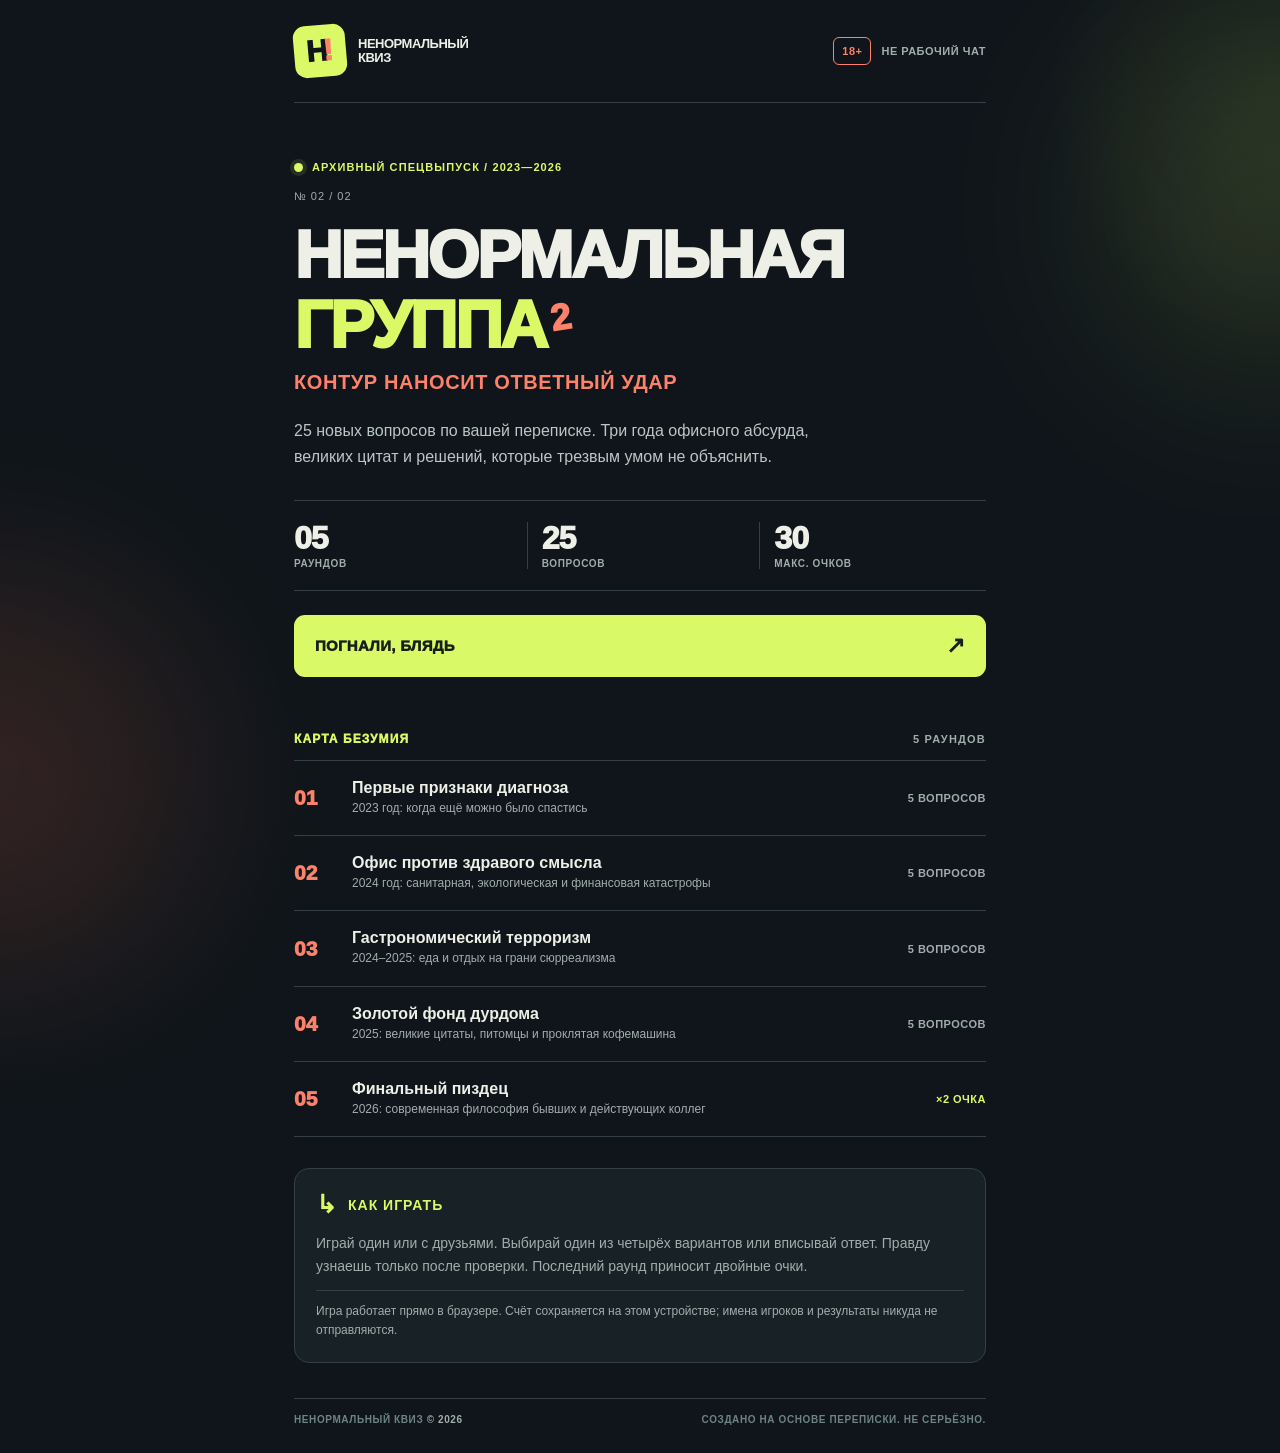
==== index.html @ 29cf0272 "Add files via upload" ====
<!doctype html>
<html lang="ru">
<head>
  <meta charset="utf-8">
  <meta name="viewport" content="width=device-width, initial-scale=1, viewport-fit=cover">
  <meta name="theme-color" content="#0f151a">
  <meta name="description" content="Ненормальная группа 2 — квиз по нашей легендарной переписке. 25 вопросов, 5 раундов и ноль нормальности.">
  <title>Ненормальная группа 2 — Квиз 18+</title>
  <style>
[hidden]{display:none!important}
:root{color-scheme:dark;--bg:#0f151a;--surface:#182126;--surface-soft:#1b282d;--line:#334145;--text:#eef0e8;--muted:#a0aeaa;--acid:#d9fa66;--orange:#fd8269;--light:#f7f9ef;--max:760px}
*{box-sizing:border-box}html{min-width:320px;scroll-behavior:smooth;overflow-x:hidden}body{margin:0;background:radial-gradient(ellipse 310px 340px at 100% 6%,rgba(189,232,91,.07),transparent 75%),radial-gradient(ellipse 410px 390px at 0% 55%,rgba(243,112,82,.04),transparent 78%),var(--bg);color:var(--text);font-family:-apple-system,BlinkMacSystemFont,'Segoe UI',Arial,sans-serif;min-height:100vh;overflow-x:hidden}button,input,textarea{font:inherit}button{cursor:pointer}button:focus-visible,input:focus-visible,summary:focus-visible{outline:3px solid var(--acid);outline-offset:3px}button:disabled{cursor:not-allowed;opacity:.5}::selection{background:var(--acid);color:#0f151a}.ambient{position:absolute;border-radius:50%;filter:blur(95px);pointer-events:none;opacity:.12;z-index:-1}.ambient-one{top:25px;right:-150px;width:330px;height:360px;background:#bde85b}.ambient-two{top:570px;left:-200px;width:380px;height:400px;background:#f37052}.shell{max-width:var(--max);margin:0 auto;padding:0 clamp(17px,4vw,34px)}.topbar{display:flex;justify-content:space-between;align-items:center;gap:18px;border-bottom:1px solid var(--line);padding:20px 0}.logo{border:0;background:none;color:var(--text);display:flex;align-items:center;gap:12px;text-align:left;padding:0}.logo-mark{display:inline-flex;align-items:center;justify-content:center;border-radius:12px;background:var(--acid);color:var(--bg);font-size:30px;font-weight:1000;letter-spacing:-5px;width:52px;height:52px;padding-right:6px;transform:rotate(-5deg)}.logo-mark span{color:var(--orange)}.logo-text{font-weight:900;letter-spacing:-.5px;line-height:1.05;font-size:13px}.topbar-side{display:flex;align-items:center;gap:10px;font-size:11px;white-space:nowrap;font-weight:800;letter-spacing:.5px}.age-mark{padding:7px 8px;border:1px solid var(--orange);color:var(--orange);border-radius:6px}.topbar-tag{color:var(--muted)}main{min-height:540px}.view[hidden]{display:none!important}.hero{padding:38px 0 40px;position:relative}.eyebrow{display:inline-flex;align-items:center;gap:9px;font-size:11px;font-weight:850;letter-spacing:1.1px;color:var(--acid);line-height:1.4}.pulse-dot{width:9px;height:9px;display:inline-block;border-radius:50%;background:var(--acid);box-shadow:0 0 0 4px #d9fa661c}.hero-index{color:var(--muted);font-size:11px;margin-top:14px;letter-spacing:1px}.hero h1{margin:18px 0 12px;font-size:clamp(36px,8.6vw,67px);font-weight:1000;letter-spacing:-2.8px;line-height:1.04;position:relative;max-width:640px}.hero h1 em{font-style:normal;color:var(--acid)}.hero-two{font-size:.55em;display:inline-block;margin-left:8px;color:var(--orange);transform:rotate(-9deg) translateY(-18px)}.hero-subtitle{font-size:clamp(14px,3.3vw,20px);font-weight:900;color:var(--orange);letter-spacing:.6px;margin:0 0 24px}.hero-description{font-size:16px;line-height:1.6;max-width:530px;color:#bac7c2;margin:0 0 30px}.stats-strip{display:grid;grid-template-columns:repeat(3,minmax(0,1fr));border-top:1px solid var(--line);border-bottom:1px solid var(--line);padding:21px 0;gap:6px;margin-bottom:24px}.stats-strip div{display:flex;flex-direction:column;gap:4px}.stats-strip div+div{padding-left:14px;border-left:1px solid var(--line)}.stats-strip strong{font-size:32px;line-height:1;font-weight:950;letter-spacing:-1px}.stats-strip small{font-size:10px;letter-spacing:.65px;color:var(--muted);font-weight:800}.btn{display:inline-flex;align-items:center;justify-content:center;gap:12px;border-radius:11px;min-height:48px;padding:12px 20px;font-size:13px;font-weight:950;letter-spacing:.3px;text-align:center;text-decoration:none;border:1px solid transparent;line-height:1.4;transition:background .2s,border-color .2s,transform .12s}.btn:not(:disabled):active{transform:translateY(1px)}.btn-big{min-height:62px;width:100%;justify-content:space-between;font-size:15px;padding:17px 20px}.btn-big span{font-size:23px;line-height:1}.btn-primary{background:var(--acid);color:#162018}.btn-primary:hover:not(:disabled){background:#ecffa3}.btn-outline{border:1px solid var(--line);background:transparent;color:var(--text);width:100%}.btn-outline:hover{border-color:var(--acid)}.btn-ghost{background:transparent;color:var(--muted);border:1px solid var(--line)}.btn-ghost:hover{color:var(--text)}.home-actions{display:flex;flex-direction:column;gap:10px}.best-line{font-size:13px;color:var(--acid);font-weight:800;margin-top:13px}.round-list-intro{display:flex;justify-content:space-between;align-items:baseline;gap:10px;margin-top:15px;color:var(--muted);font-size:11px;letter-spacing:1.2px;font-weight:800}.section-label{font-size:12px;font-weight:950;letter-spacing:1.1px;color:var(--acid)}.round-list{padding:0;margin:14px 0 31px;list-style:none;border-top:1px solid var(--line)}.round-list li{display:grid;grid-template-columns:46px minmax(0,1fr) auto;gap:12px;align-items:center;padding:18px 0;border-bottom:1px solid var(--line)}.round-num{font-size:21px;font-weight:1000;color:var(--orange)}.round-info strong{display:block;font-size:16px}.round-info span{display:block;font-size:12px;color:var(--muted);margin-top:3px;line-height:1.45}.round-points{font-size:11px;letter-spacing:.5px;color:var(--muted);font-weight:850}.round-points.double{color:var(--acid)}.howto{background:var(--surface);border:1px solid var(--line);border-radius:15px;padding:21px}.howto-title{display:flex;gap:10px;align-items:center;color:var(--acid);font-size:14px;font-weight:900;letter-spacing:1px}.howto-title span{font-size:25px}.howto p{font-size:14px;color:var(--muted);line-height:1.6;margin:13px 0 0}.howto .privacy-note{font-size:12px;border-top:1px solid var(--line);padding-top:11px}.footer{display:flex;flex-wrap:wrap;justify-content:space-between;gap:10px;margin:35px 0 28px;padding-top:15px;border-top:1px solid var(--line);font-size:10px;font-weight:800;letter-spacing:.6px;color:#6e8482}.footer span{color:var(--muted)}.game-toolbar{display:flex;justify-content:space-between;align-items:center;gap:10px;padding:25px 0}.text-button{padding:10px 0;background:none;border:0;color:var(--muted);font-size:12px;font-weight:850;letter-spacing:.7px;text-align:left}.text-button:hover{color:var(--acid)}.score-chip{display:flex;align-items:baseline;gap:11px;padding:8px 12px;background:var(--surface);border:1px solid var(--line);border-radius:8px;white-space:nowrap}.score-chip span{font-size:10px;font-weight:850;color:var(--muted)}.score-chip strong{font-size:16px;color:var(--acid)}.progress-area{margin:0 0 28px}.progress-titles{display:flex;justify-content:space-between;gap:12px;letter-spacing:.75px;font-size:11px;font-weight:900;margin-bottom:9px;color:var(--muted)}.progress-titles span:first-child{color:var(--acid)}.progress-track{height:6px;background:var(--line);border-radius:6px;overflow:hidden}.progress-fill{height:100%;width:0;background:var(--acid);border-radius:6px;transition:width .28s}.game-heading{margin-bottom:19px}.round-name{font-size:21px;line-height:1.2;font-weight:950;margin:0 0 15px}.question-meta{display:flex;justify-content:space-between;align-items:center;gap:12px}.type-chip{font-size:10px;letter-spacing:.5px;padding:7px 10px;border:1px solid var(--line);border-radius:5px;color:var(--muted);font-weight:800}.point-label{font-size:11px;color:var(--orange);letter-spacing:.8px;font-weight:900}.question-card{border:1px solid var(--line);border-radius:18px;background:var(--surface);padding:clamp(19px,4vw,29px)}.question-card h2{font-size:clamp(21px,4.6vw,29px);line-height:1.34;letter-spacing:-.5px;margin:0 0 26px;font-weight:900;overflow-wrap:break-word}.choice-list{border:0;margin:0 0 20px;padding:0;min-width:0}.choice-list>div{display:grid;gap:11px}.answer-option{display:flex;align-items:center;gap:13px;min-height:62px;padding:12px 14px;border:1px solid #415154;border-radius:11px;background:#1e2a30;cursor:pointer;transition:border-color .12s,background .12s}.answer-option:hover{border-color:#8caa8c}.answer-option:has(input:checked){border-color:var(--acid);background:#293b31}.answer-option:focus-within{outline:2px solid var(--acid);outline-offset:2px}.answer-option input{position:absolute;opacity:0;width:1px;height:1px}.option-letter{flex:0 0 34px;height:34px;display:flex;align-items:center;justify-content:center;border-radius:8px;background:#324146;font-weight:950;color:var(--text);font-size:13px}.answer-option:has(input:checked) .option-letter{background:var(--acid);color:#142218}.option-text{font-size:14px;line-height:1.45;min-width:0;overflow-wrap:break-word}.input-wrap{margin-bottom:19px}.input-wrap label{display:block;margin-bottom:9px;font-size:11px;font-weight:950;letter-spacing:.8px;color:var(--muted)}.input-wrap input{display:block;width:100%;border:1px solid #516064;background:#0f181c;border-radius:11px;min-height:60px;padding:12px 15px;color:var(--text);font-size:16px}.input-wrap input::placeholder{color:#768884}.reveal{border-top:1px solid var(--line);padding-top:20px;display:grid;gap:17px}.reveal-status{display:flex;gap:14px;align-items:center}.reveal-icon{width:45px;height:45px;flex:0 0 45px;background:var(--acid);border-radius:11px;color:#142219;display:flex;align-items:center;justify-content:center;font-size:27px;font-weight:950}.reveal-icon.is-wrong{background:var(--orange)}.reveal-title{font-size:19px;line-height:1.2;font-weight:950}.reveal-points{font-size:12px;font-weight:800;color:var(--muted);margin-top:4px}.answer-actual{padding:15px;border-radius:10px;border:1px solid #526948;background:#29362d}.answer-actual span{display:block;font-size:10px;letter-spacing:.8px;font-weight:850;color:#aec69d}.answer-actual strong{display:block;margin-top:7px;font-size:20px;line-height:1.3}.answer-explanation{line-height:1.6;font-size:14px;color:#c5d0c9;margin:0}.roast-box{background:#292a25;padding:16px;border:1px solid #4c4733;border-radius:11px}.roast-kicker{color:var(--orange);font-size:10px;letter-spacing:1px;font-weight:950}.roast-box p{font-size:14px;margin:8px 0 0;line-height:1.55}.source-details{border:1px solid var(--line);border-radius:9px;padding:13px 15px}.source-details summary{list-style:none;cursor:pointer;color:var(--muted);font-size:11px;letter-spacing:.7px;font-weight:850;display:flex;align-items:center;justify-content:space-between;gap:10px}.source-details summary::-webkit-details-marker{display:none}.source-details[open] summary span{transform:rotate(45deg)}.source-details p{font-size:12px;line-height:1.6;color:var(--muted);margin:12px 0 0}.under-question{display:flex;justify-content:space-between;gap:12px;color:#7f918c;font-size:10px;font-weight:850;letter-spacing:.5px;margin-top:17px}.restart-link{display:block;margin:35px auto 0;font-size:11px}.between-hero{padding:42px 0 25px}.oversize-index{color:var(--acid);font-size:clamp(95px,21vw,174px);letter-spacing:-9px;font-weight:1000;line-height:1;margin-top:18px}.between-hero h2{font-size:clamp(24px,6vw,40px);font-weight:950;margin:0 0 27px}.between-score{display:flex;align-items:baseline;gap:14px}.between-score>span{font-size:42px;font-weight:950}.between-score small{font-size:11px;letter-spacing:.9px;color:var(--muted);font-weight:850}.between-hero>p{color:var(--muted);font-size:15px;line-height:1.6;margin-top:18px}.next-round-panel{border:1px solid var(--line);background:var(--surface);padding:21px;border-radius:14px;margin-bottom:20px}.next-round-panel>span{font-size:11px;letter-spacing:.8px;color:var(--acid);font-weight:950}.next-round-panel h3{font-size:21px;line-height:1.3;margin:10px 0 5px}.next-round-panel p{font-size:13px;line-height:1.5;color:var(--muted);margin:0}.center-button{display:block;margin:15px auto;text-align:center}.final-hero{text-align:center;padding:42px 0 30px}.final-hero h2{font-size:27px;margin:26px 0 0;font-weight:950;letter-spacing:-.5px}.final-score{font-size:clamp(88px,22vw,143px);line-height:1;letter-spacing:-8px;color:var(--acid);font-weight:1000;margin:19px 0 18px}.final-score span{font-size:.26em;letter-spacing:-1px;color:#859994}.final-badge{font-size:19px;font-weight:900;color:var(--text);line-height:1.3}.final-description{font-size:15px;line-height:1.6;color:var(--muted);max-width:480px;margin:14px auto}.score-by-round{border-top:1px solid var(--line);margin-top:3px;padding-top:22px}.score-row{display:flex;align-items:center;justify-content:space-between;gap:12px;border-bottom:1px solid var(--line);padding:15px 0;font-size:14px}.score-row strong{font-size:16px;flex:0 0 auto}.finish-actions{display:grid;gap:12px;margin-top:25px}.share-fallback{margin-top:15px}.share-fallback label{color:var(--muted);font-size:12px}.share-fallback textarea{width:100%;margin-top:7px;resize:vertical;min-height:95px;padding:12px;border:1px solid var(--line);background:var(--surface);color:var(--text);border-radius:10px}.sr-only{position:absolute;width:1px;height:1px;overflow:hidden;clip:rect(0,0,0,0);white-space:nowrap}
@media(min-width:580px){.hero{padding-top:55px}.home-actions{flex-direction:row;align-items:stretch}.home-actions .btn-primary{flex:1}.home-actions .btn-ghost{min-width:180px}.question-card{padding:28px}.topbar{padding:25px 0}}
@media(max-width:365px){.topbar-tag{display:none}.hero h1{font-size:34px;letter-spacing:-1.8px}.hero-two{margin-left:3px}.btn-big{font-size:13px;padding:15px}.round-list li{grid-template-columns:32px minmax(0,1fr) auto;gap:8px}.round-info strong{font-size:14px}.stats-strip strong{font-size:27px}.stats-strip small{font-size:9px}.question-card h2{font-size:20px}}
@media(prefers-reduced-motion:reduce){*{scroll-behavior:auto!important;transition:none!important;animation:none!important}}

</style>
  
  
</head>
<body>
  <div class="ambient ambient-one" aria-hidden="true"></div>
  <div class="ambient ambient-two" aria-hidden="true"></div>
  <div class="shell">
    <header class="topbar">
      <button id="home-logo" class="logo" type="button" aria-label="На главную страницу"><span class="logo-mark">Н<span>!</span></span><span class="logo-text">НЕНОРМАЛЬНЫЙ<br>КВИЗ</span></button>
      <div class="topbar-side"><span class="age-mark">18+</span><span class="topbar-tag">НЕ РАБОЧИЙ ЧАТ</span></div>
    </header>

    <main id="main-content">
      <section class="view" id="view-home" aria-labelledby="home-title">
        <div class="hero">
          <div class="eyebrow"><span class="pulse-dot"></span> АРХИВНЫЙ СПЕЦВЫПУСК / 2023—2026</div>
          <div class="hero-index" aria-hidden="true">№ 02 / 02</div>
          <h1 id="home-title">НЕНОРМАЛЬНАЯ<br><em>ГРУППА</em><span class="hero-two">2</span></h1>
          <p class="hero-subtitle">КОНТУР НАНОСИТ ОТВЕТНЫЙ УДАР</p>
          <p class="hero-description">25 новых вопросов по вашей переписке. Три года офисного абсурда, великих цитат и решений, которые трезвым умом не объяснить.</p>
          <div class="stats-strip" aria-label="Параметры игры">
            <div><strong>05</strong><small>РАУНДОВ</small></div>
            <div><strong>25</strong><small>ВОПРОСОВ</small></div>
            <div><strong>30</strong><small>МАКС. ОЧКОВ</small></div>
          </div>
          <div class="home-actions">
            <button id="home-play" class="btn btn-primary btn-big" type="button">ПОГНАЛИ, БЛЯДЬ <span aria-hidden="true">↗</span></button>
            <button id="home-new" class="btn btn-ghost" type="button" hidden>Начать заново</button>
          </div>
          <p id="home-best" class="best-line" hidden></p>
        </div>
        <div class="round-list-intro"><div class="section-label">КАРТА БЕЗУМИЯ</div><span>5 РАУНДОВ</span></div>
        <ol id="home-rounds" class="round-list"></ol>
        <div class="howto">
          <div class="howto-title"><span>↳</span> КАК ИГРАТЬ</div>
          <p>Играй один или с друзьями. Выбирай один из четырёх вариантов или вписывай ответ. Правду узнаешь только после проверки. Последний раунд приносит двойные очки.</p>
          <p class="privacy-note">Игра работает прямо в браузере. Счёт сохраняется на этом устройстве; имена игроков и результаты никуда не отправляются.</p>
        </div>
      </section>

      <section class="view" id="view-game" aria-labelledby="question-heading" hidden>
        <div class="game-toolbar"><button id="game-home" class="text-button" type="button">← НА ГЛАВНУЮ</button><div class="score-chip"><span>ОЧКИ</span><strong id="game-score">00 / 30</strong></div></div>
        <div class="progress-area"><div class="progress-titles"><span id="round-label">РАУНД 01 / 05</span><span id="question-label">ВОПРОС 01 / 25</span></div><div class="progress-track"><div id="progress-fill" class="progress-fill"></div></div></div>
        <div class="game-heading"><p id="round-name" class="round-name"></p><div class="question-meta"><span id="question-type" class="type-chip"></span><span id="question-value" class="point-label"></span></div></div>
        <article class="question-card"><h2 id="question-heading"></h2><form id="answer-form" novalidate><fieldset id="choice-fieldset" class="choice-list" hidden><legend class="sr-only">Выберите один вариант</legend><div id="choice-list"></div></fieldset><div id="input-wrap" class="input-wrap" hidden><label for="free-answer">ВАШ ОТВЕТ</label><input id="free-answer" type="text" autocomplete="off" autocapitalize="sentences" spellcheck="false" maxlength="180" placeholder="Ну, вспоминайте…"></div><button id="check-answer" type="submit" class="btn btn-primary btn-big" disabled>ПРОВЕРИТЬ ОТВЕТ <span aria-hidden="true">→</span></button></form><div id="answer-reveal" class="reveal" hidden aria-live="polite"><div class="reveal-status"><div id="reveal-icon" class="reveal-icon"></div><div><div id="reveal-title" class="reveal-title"></div><div id="reveal-points" class="reveal-points"></div></div></div><div class="answer-actual"><span>ПРАВИЛЬНЫЙ ОТВЕТ</span><strong id="correct-answer"></strong></div><p id="answer-explanation" class="answer-explanation"></p><div class="roast-box"><div class="roast-kicker">КОММЕНТАРИЙ РЕДАКЦИИ ↘</div><p id="answer-joke"></p></div><details class="source-details"><summary>ОРИГИНАЛ ИЗ ПЕРЕПИСКИ <span>+</span></summary><p id="answer-source"></p></details><button id="manual-credit" class="btn btn-outline" type="button" hidden>ЛАДНО, ЗАСЧИТАЙ ПО СМЫСЛУ</button><button id="next-question" class="btn btn-primary btn-big" type="button">СЛЕДУЮЩИЙ ВОПРОС <span aria-hidden="true">→</span></button></div></article>
        <div class="under-question"><span>НЕ ГУГЛИТЬ, ЧИТЕРЫ</span><span>ВРЕМЯ НЕ ОГРАНИЧЕНО</span></div>
        <button id="game-restart" class="text-button restart-link" type="button">Сбросить прохождение</button>
      </section>

      <section class="view" id="view-between" aria-labelledby="between-title" hidden>
        <div class="between-hero"><span class="eyebrow">РАУНД ПРОЙДЕН / ПРОДОЛЖАЕМ ЦИРК</span><div id="between-number" class="oversize-index">01</div><h2 id="between-title"></h2><div class="between-score"><span id="between-points"></span><small>БАЛЛОВ ЗА РАУНД</small></div><p id="between-roast"></p></div>
        <div class="next-round-panel"><span>СЛЕДУЮЩИЙ РАУНД</span><h3 id="between-next-title"></h3><p id="between-next-description"></p></div>
        <button id="between-continue" class="btn btn-primary btn-big" type="button">ПРОДОЛЖИТЬ <span aria-hidden="true">↗</span></button>
        <button id="between-home" class="text-button center-button" type="button">Пока хватит, на главную</button>
      </section>

      <section class="view" id="view-finish" aria-labelledby="finish-title" hidden>
        <div class="final-hero"><div class="eyebrow"><span class="pulse-dot"></span> АРХИВ ПРОЙДЕН / ВЫЖИЛИ НЕ ВСЕ</div><h2 id="finish-title">РЕЗУЛЬТАТ</h2><div id="finish-score" class="final-score">00<span>/30</span></div><div id="finish-badge" class="final-badge"></div><p id="finish-description" class="final-description"></p><p id="finish-best" class="best-line"></p></div>
        <div class="score-by-round"><div class="section-label">РАЗБОР ПОЛЁТОВ</div><div id="finish-rounds"></div></div>
        <div class="finish-actions"><button id="share-result" class="btn btn-primary btn-big" type="button">ПОДЕЛИТЬСЯ РЕЗУЛЬТАТОМ <span aria-hidden="true">↗</span></button><button id="finish-restart" class="btn btn-outline" type="button">СЫГРАТЬ ЕЩЁ РАЗ</button></div>
        <div id="share-fallback" class="share-fallback" hidden><label for="share-message">Скопируйте результат и отправьте друзьям:</label><textarea id="share-message" readonly rows="3"></textarea></div>
      </section>
    </main>
    <footer class="footer"><div>НЕНОРМАЛЬНЫЙ КВИЗ <span>© 2026</span></div><div>СОЗДАНО НА ОСНОВЕ ПЕРЕПИСКИ. НЕ СЕРЬЁЗНО.</div></footer>
  </div>
<script>
/* Содержит только отобранные вопросы, а не исходный Telegram-архив. */
window.QUIZ_DATA = {
  id: 'nenormalnaya-gruppa-2',
  title: 'Ненормальная группа 2',
  subtitle: 'Контур наносит ответный удар',
  maxScore: 30,
  rounds: [
    {
      title: 'Первые признаки диагноза',
      description: '2023 год: когда ещё можно было спастись',
      questions: [
        { type: 'choice', question: 'Что предложили скинуть в чат в самый первый день его существования? Деловой этикет сразу пошёл по пизде.', choices: ['Фото рабочего пропуска', 'Фото подмышки', 'Фото трудовой книжки', 'Фото кота с паспортом'], correct: 1,
          explanation: 'В первый день один из участников предложил прислать весьма необычное фото.', source: '28.09.2023, 10:01 · Deleted Account · «Фото подмышки надо скидывать сейчас? Или повременим?»',
          joke: 'Некоторые начинают знакомство с рукопожатия. Здесь сразу перешли к подмышечным впадинам. Здоровый коллектив.' },
        { type: 'text', question: 'Какой предмет Светлана Азарскова просила одолжить на среду? Требования: хорошая шумка и чтобы музыка долбашила, дай бог.', answers: ['наушники','наушник','наушники с шумоподавлением','наушники с шумкой'], displayAnswer: 'Наушники',
          explanation: 'Светлана искала одну пару наушников с хорошей шумоизоляцией.', source: '30.10.2023 · Светлана Азарскова · «На среду нужны наушники 1 шт. Главное что бы у них была шумка хорошая и музыка долбашила дай бог».',
          joke: 'Качество звука измерялось по шкале от «нормально» до «ДАЙ БОГ, БЛЯДЬ».' },
        { type: 'choice', question: 'Мишка 10 ноября предложил коллегам пройти тест. Кем все должны были себя почувствовать?', choices: ['Персонажем из «Шрека»', 'Феей из Winx', 'Героем GTA', 'Покемоном'], correct: 1,
          explanation: 'Мишка отправил тест «Кто ты из Winx?», а Маргарита сразу поинтересовалась, какая он фея.', source: '10.11.2023 · Mishka · ссылка на тест «who-are-you-a-winx»; Маргарита Ночвина · «Миша ты какая фея?»',
          joke: 'Когда отдел продаж перестаёт работать по воронке и начинает работать по магическому кругу Винкс.' },
        { type: 'text', question: 'Закончите корпоративную мудрость Саши Пилипенко: «Мы вообще-то в федеральной АйТи компании работаем. Это тебе не ...»', answers: ['письку мять','писькумять'], displayAnswer: '«Письку мять»',
          explanation: 'Саша завершила фразу именно этим сравнением.', source: '27.12.2023 · Саша Пилипенко · «Мы вообще-то в федеральной АйТи компании работаем. Это тебе не письку мять».',
          joke: 'Сильная миссия бренда. Именно эту фразу почему-то не ставят в презентации для инвесторов.' },
        { type: 'choice', question: 'Какой ещё психологический тест Мишка потребовал пройти ВСЕМ с формулировкой «Жду результаты»?', choices: ['Тест на абьюзера', 'Тест на IQ выше 200', 'Тест на профессиональное выгорание', 'Тест на тайного миллионера'], correct: 0,
          explanation: 'В чате появилась ссылка на «Тест на абьюзера».', source: '10.11.2023 · Mishka · «Всем проходить. Жду результаты» и ссылка на тест на абьюзера.',
          joke: 'Обычно абьюзеров ищут психологи. Здесь решили устроить массовую самодиагностику и собрать отчётность.' }
      ]
    },
    {
      title: 'Офис против здравого смысла',
      description: '2024 год: санитарная, экологическая и финансовая катастрофы',
      questions: [
        { type: 'choice', question: 'Где Саша Пилипенко разместила общую офисную аптечку? Чтобы сотрудники могли оперативно лечить последствия рабочего дня.', choices: ['В кабинете директора', 'В холодильнике', 'На ресепшене', 'У кофемашины'], correct: 2,
          explanation: 'Общая аптечка включала обезболивающие, Смекту и другие необходимые средства.', source: '16.02.2024 · Саша Пилипенко · «Все лежит у нас на ресепшене».',
          joke: 'Таблетки от головы, аллергии и последствий корпоратива. Вот настоящая программа поддержки сотрудников.' },
        { type: 'choice', question: 'Кого Кристина Бондарюк собиралась опрашивать, чтобы проверить астрологическую теорию про знаки зодиака?', choices: ['Генеральных директоров', 'Бомжей', 'Продавцов на рынке', 'Водителей такси'], correct: 1,
          explanation: 'Кристина иронизировала над астрологическими обобщениями.', source: '11.04.2024 · Кристина Бондарюк · «Я сейчас пойду бомжей опрашивать, вот хохма будет, если там треть: весы, рыбы и телец».',
          joke: 'Гороскоп на сегодня: Меркурий в ретрограде, а Кристина пошла собирать полевую статистику.' },
        { type: 'choice', question: 'Куда Семён Колесников предложил ссать ради экономии воды и спасения экологии? Грета Тунберг, записывай.', choices: ['В раковину', 'В бутылку', 'В ведро для уборки', 'С балкона'], correct: 0,
          explanation: 'По версии Семёна, такое решение могло уменьшить расход воды и воздействие на экологию.', source: '15.05.2024 · Семён Колесников · «Если ссать в раковину, то можно значительно сократить расход воды…».',
          joke: 'Экологический стартап года. Инвесторы, правда, почему-то не перезвонили.' },
        { type: 'text', question: 'Какую компенсацию в рублях требовал автомеханик за 270 часов в Hamster Kombat, согласно новости Кристины? Не мелочись, блядь.', answers: ['400000','400 тысяч','400тысяч','400к','400 к','около 400 тысяч','400 тыс','400 тысяч рублей','400000 рублей'], displayAnswer: 'Около 400 000 рублей',
          explanation: 'В пересланной новости автомеханик оценил своё время по нормо-часу и требовал около 400 тысяч рублей.', source: '30.09.2024 · Кристина Бондарюк · история об автомеханике и 270 часах в «Хомяке».',
          joke: 'Триста рублей за каждый тап было бы ещё интереснее. Экономика хомяка, сука, беспощадна.' },
        { type: 'text', question: 'В какую настольную игру Анна Коломоец пригласила народ поиграть в субботу? Название идеально подходило настроению коллектива.', answers: ['бункер','в бункер','bunker','игра бункер'], displayAnswer: '«Бункер»',
          explanation: 'Анна предложила собраться на партию в настольную игру «Бункер».', source: '30.10.2024 · Анна Коломоец · «Ребята, а в субботу кто нибудь хочет в бункер поиграть?»',
          joke: 'В «Бункере» надо доказать, почему тебя стоит оставить в живых. Почти как квартальная аттестация.' }
      ]
    },
    {
      title: 'Гастрономический терроризм',
      description: '2024–2025: еда и отдых на грани сюрреализма',
      questions: [
        { type: 'choice', question: 'На какую сумму муж Ани Зиновьевой, по её рассказу, наелся морепродуктов на корпоративе? Вот это, блядь, инвестиции.', choices: ['4 000 рублей', '12 000 рублей', '40 000 рублей', '140 000 рублей'], correct: 2,
          explanation: 'Аня передала рассказ мужа, прилетевшего с корпоратива во Владивостоке.', source: '21.12.2024 · Аня Зиновьева · «как он съел мориков тыс на 40 на корпоративе».',
          joke: 'Некоторые ходят на корпоратив ради общения. А кто-то окупает мероприятие морепродуктами.' },
        { type: 'text', question: 'Саша Пилипенко рекламировала квартиру с бонусом: «Покупаешь квартиру — а озеро на ___ этаже в подарок». На каком?', answers: ['1','первом','первый','1 этаже','первом этаже','на первом'], displayAnswer: 'На первом этаже',
          explanation: 'Саша пошутила про воду на первом этаже.', source: '04.05.2025 · Саша Пилипенко · «Покупаешь квартиру А озеро на 1 этаже в подарок».',
          joke: 'Застройщик: «В подарок собственный водоём». МЧС: «Блядь, опять».' },
        { type: 'choice', question: 'Аня Литвиненко оставила коллегам в холодильнике мясо по-мексикански. С каким абсолютно логичным для Мексики гарниром?', choices: ['Рисом', 'Гречкой', 'Картофельным пюре', 'Макаронами'], correct: 1,
          explanation: 'Она предложила коллегам забрать готовый обед из холодильника.', source: '19.08.2025 · Аня Литвиненко · «в холодильнике лежит мясо по-мексикански с гречкой».',
          joke: 'Мексиканец увидел бы гречку и начал изучать географию Дальнего Востока.' },
        { type: 'text', question: 'Продолжите пляжную рецензию Мишки: «Коллеги. Море — говно, но ... это хорошо». Что именно хорошо?', answers: ['отдыхать на пляже','на пляже отдыхать','отдых на пляже','отдыхать','лежать на пляже','пляж','отдых на пляже это хорошо'], displayAnswer: 'Отдыхать на пляже',
          explanation: 'Мишка оценил море отрицательно, но сам пляжный отдых ему понравился.', source: '23.07.2025 · Mishka · «Коллеги. Море - говно, но отдыхать на пляже это хорошо. Зря не поехали».',
          joke: 'Идеальный отзыв для Booking: «Вода говно. Пляж норм. Пять звёзд».' },
        { type: 'choice', question: 'На сколько дней счастья Мишка обещал благословение, если переслать друзьям «музыкального Илью»?', choices: ['На один день', 'На три дня', 'На неделю', 'До ближайшего понедельника'], correct: 1,
          explanation: 'Мишка предложил переслать «музыкального Илью» друзьям.', source: '22.08.2025 · Mishka · «Вам встретился музыкальный Илья. Перешли его друзьям и будет 3 дня счастья».',
          joke: 'Никаких аффирмаций и медитаций. Просто пересылай Илью — и жизнь наладится, блядь.' }
      ]
    },
    {
      title: 'Золотой фонд дурдома',
      description: '2025: великие цитаты, питомцы и проклятая кофемашина',
      questions: [
        { type: 'choice', question: 'На что Саша Пилипенко смотрела с очень деловым видом, по наблюдению Кристины? Симулятор максимальной занятости.', choices: ['На выключенный телевизор', 'На заблокированный экран телефона', 'На пустую таблицу Excel', 'На стену переговорной'], correct: 1,
          explanation: 'Кристина отметила крайне сосредоточенный вид Саши перед заблокированным телефоном.', source: '28.08.2025 · Кристина Бондарюк · «Саша с таким деловым видом смотрит на заблокированный экран телефона».',
          joke: 'Когда работаешь не покладая рук, а экран даже не считает нужным включаться. Управленческий уровень.' },
        { type: 'text', question: 'Маргарита сравнила «богатую Матильду» с «Матильдой ...». Какой?', answers: ['курильщика','курильщик','курильщицы','для курильщика','матильда курильщика'], displayAnswer: 'Матильдой курильщика',
          explanation: 'Маргарита использовала классическую мемную конструкцию сравнения.', source: '05.09.2025 · Маргарита Ночвина · «Сверху богатая Матильда, снизу Матильда курильщика».',
          joke: 'Матильда до зарплаты и после зарплаты. Два состояния одного офисного организма.' },
        { type: 'choice', question: 'Кто произнёс фразу «Клоунский клуб конечно. Приходится терпеть»? Звучит как честная оценка любого совещания.', choices: ['Мишка', 'Родион Бондарев', 'Саша Пилипенко', 'Лёша Попов'], correct: 1,
          explanation: 'Автор короткой, но эмоциональной реплики — Родион.', source: '22.01.2025 · Родион Бондарев · «Клоунский клуб конечно. Приходится терпеть».',
          joke: 'Надо было поставить это девизом группы. И на корпоративные толстовки.' },
        { type: 'choice', question: 'Какого музыканта, по словам Родиона, на концертах дружно называли «хуесосом», а потом история превратилась в мем?', choices: ['Егора Крида', 'Макана', 'Басту', 'Моргенштерна'], correct: 1,
          explanation: 'Родион говорил о реакции зрителей на выступления Макана.', source: '23.10.2025 · Родион Бондарев · «Все Макана хуесосом называют. На мем просто разлетелось».',
          joke: 'Когда публика поёт громче артиста, но репертуар несколько отличается от запланированного.' },
        { type: 'text', question: 'Для какого офисного агрегата Саша Пилипенко предложила ввести график уборки и контроля? Административная боль года.', answers: ['кофемашина','кофемашины','кофе машина','кофе машины','кофеварка','кофемашинка','кофейная машина'], displayAnswer: 'Для кофемашины',
          explanation: 'Саша хотела, чтобы каждый прочувствовал, насколько непросто поддерживать её в порядке.', source: '09.04.2025 · Саша Пилипенко · «А давайте будем вести график уборки и контроля кофе машины? Чтобы каждый прочувствовал эту боль на себе».',
          joke: 'Корпоративный ад начинается не с KPI. Он начинается с человека, который снова не помыл кофемашину.' }
      ]
    },
    {
      title: 'Финальный пиздец',
      description: '2026: современная философия бывших и действующих коллег',
      multiplier: 2,
      questions: [
        { type: 'choice', question: 'Что следовало засунуть в унитаз, чтобы приманить деньги, согласно дикой истории, которую Родион переслал в чат?', choices: ['Ноги', 'Бумажник', 'Телефон', 'Банковскую карту'], correct: 0,
          explanation: 'В сообщении пересказывался странный ритуал: поставить ноги в унитаз, прочитать заклинание и смыть воду.', source: '21.03.2026 · Родион Бондарев · пересланная новость о ритуале «приманивания» денег через унитаз.',
          joke: 'Финансовый консультант: «Диверсифицируйте активы». Интернет: «Сунь ноги в толчок». Кому, блядь, верить?' },
        { type: 'text', question: 'Какой продукт «Контура» не подключил владелец стрип-клуба, чем окончательно разочаровал Родиона?', answers: ['экстерн','контур экстерн','экстерн контур','extern','kontur extern'], displayAnswer: 'Контур.Экстерн',
          explanation: 'Родион упомянул отсутствие подключения к Экстерну как дополнительный аргумент против заведения.', source: '30.06.2026 · Родион Бондарев · «Мне ваще похуй на этот стрипушник. Так он еще и экстерн не подключил».',
          joke: 'Стриптиз без Экстерна? Ещё и отчётность сдавать как-то надо. Нахуй такой досуг.' },
        { type: 'choice', question: 'Кого Саша Пилипенко попросила моргнуть два раза, если он в заложниках? Причиной стал подозрительный вид стен за его спиной.', choices: ['Родиона', 'Мишку', 'Андрея Соколова', 'Кирилла'], correct: 2,
          explanation: 'Саша обратилась к Андрею после того, как увидела странный фон.', source: '10.07.2026 · Саша Пилипенко · «Андрей, а что у вас со стенками? Ты в подвале сидишь? Если ты в заложниках, моргни 2 раза».',
          joke: 'Удалёнка: плюсы — можно работать из дома. Минусы — коллеги думают, что тебя держат в подвале.' },
        { type: 'choice', question: 'Мишка пошёл в кино на «Колобка», а показывали какую-то «пендосскую херню». Про каких существ оказалось кино?', choices: ['Про динозавров', 'Про пауков', 'Про акул', 'Про инопланетян'], correct: 1,
          explanation: 'Мишка именно так описал свой поход в кино.', source: '31.07.2026 · Mishka · «пошел в кино на колобка, а тут какую-то пендосскую херню про пауков показывают».',
          joke: 'Ждал: «Я от бабушки ушёл». Получил: «С великой силой приходит великая ответственность». Нахуя?' },
        { type: 'text', question: 'Удобство использования чего Лёша Попов поставил под сомнение, потому что это «отнимает довольно много времени»? Последняя философская загадка.', answers: ['туалетная бумага','туалетной бумаги','туалетной бумагой','бумага туалетная','туалетку','туалетка','туалетную бумагу','бумагу','туалетной бумаги в туалете'], displayAnswer: 'Туалетной бумаги',
          explanation: 'Лёша действительно задал этот вопрос, вызвав обсуждение.', source: '28.08.2026 · Лёша Попов · «в чем вообще удобство пользоваться туалетной бумагой? это ведь отнимает довольно много времени».',
          joke: 'Вся история цивилизации привела человечество к вопросу: а не слишком ли много времени мы тратим на подтирание жопы?' }
      ]
    }
  ]
};

</script>
<script>
(() => {
  'use strict';

  const quiz = window.QUIZ_DATA;
  if (!quiz || !Array.isArray(quiz.rounds)) {
    document.body.textContent = 'Не удалось загрузить вопросы. Проверьте файл quiz-data.js.';
    return;
  }

  const $ = id => document.getElementById(id);
  const panels = ['view-home', 'view-game', 'view-between', 'view-finish'];
  const STORAGE_KEY = 'nenormalny-quiz-2:session:v1';
  const BEST_KEY = 'nenormalny-quiz-2:best:v1';
  const totalQuestions = quiz.rounds.reduce((sum, round) => sum + round.questions.length, 0);
  const maxScore = quiz.rounds.reduce((sum, round) => sum + round.questions.length * (round.multiplier || 1), 0);
  let state = null;
  let best = readBest();

  function safelyRead(key) {
    try { return window.localStorage.getItem(key); } catch { return null; }
  }
  function safelyWrite(key, value) {
    try { window.localStorage.setItem(key, value); } catch { /* private mode can deny storage */ }
  }
  function readBest() {
    const n = Number(safelyRead(BEST_KEY));
    return Number.isInteger(n) && n >= 0 && n <= maxScore ? n : 0;
  }
  function shuffle(values) {
    const result = [...values];
    for (let i = result.length - 1; i > 0; i--) {
      const j = Math.floor(Math.random() * (i + 1));
      [result[i], result[j]] = [result[j], result[i]];
    }
    return result;
  }
  function makeOrders() {
    return quiz.rounds.map(round => round.questions.map(q =>
      q.type === 'choice' ? shuffle(q.choices.map((_, index) => index)) : null
    ));
  }
  function blankState() {
    return {
      version: 1, quizId: quiz.id, round: 0, question: 0, score: 0,
      roundScores: quiz.rounds.map(() => 0),
      orders: makeOrders(), status: 'question', selected: null,
      pending: '', credited: false, wasCorrect: false
    };
  }
  function loadedState() {
    const raw = safelyRead(STORAGE_KEY);
    if (!raw) return null;
    try {
      const s = JSON.parse(raw);
      if (s.version !== 1 || s.quizId !== quiz.id) return null;
      if (!Number.isInteger(s.round) || s.round < 0 || s.round >= quiz.rounds.length) return null;
      if (!Number.isInteger(s.question) || s.question < 0 || s.question >= quiz.rounds[s.round].questions.length) return null;
      if (!['question', 'revealed', 'between', 'finished'].includes(s.status)) return null;
      if (!Number.isInteger(s.score) || s.score < 0 || s.score > maxScore) return null;
      if (!Array.isArray(s.roundScores) || s.roundScores.length !== quiz.rounds.length) return null;
      if (!s.roundScores.every((n, i) => Number.isInteger(n) && n >= 0 && n <= quiz.rounds[i].questions.length * (quiz.rounds[i].multiplier || 1))) return null;
      if (s.roundScores.reduce((a, b) => a + b, 0) !== s.score) return null;
      if (!Array.isArray(s.orders) || s.orders.length !== quiz.rounds.length) return null;
      for (let r = 0; r < quiz.rounds.length; r++) {
        const qs = quiz.rounds[r].questions;
        if (!Array.isArray(s.orders[r]) || s.orders[r].length !== qs.length) return null;
        for (let i = 0; i < qs.length; i++) {
          if (qs[i].type !== 'choice') continue;
          const order = s.orders[r][i];
          if (!Array.isArray(order) || order.length !== qs[i].choices.length || new Set(order).size !== order.length || order.some(x => !Number.isInteger(x) || x < 0 || x >= order.length)) return null;
        }
      }
      s.pending = typeof s.pending === 'string' ? s.pending.slice(0, 180) : '';
      s.selected = Number.isInteger(s.selected) ? s.selected : null;
      s.credited = Boolean(s.credited);
      s.wasCorrect = Boolean(s.wasCorrect);
      return s;
    } catch { return null; }
  }
  function save() { if (state) safelyWrite(STORAGE_KEY, JSON.stringify(state)); }
  function pointsForRound(roundIndex) { return quiz.rounds[roundIndex].multiplier || 1; }
  function currentQuestion() { return quiz.rounds[state.round].questions[state.question]; }
  function questionIndex() {
    let index = state.question;
    for (let i = 0; i < state.round; i++) index += quiz.rounds[i].questions.length;
    return index;
  }
  function norm(s) {
    return String(s || '').normalize('NFKC').toLowerCase().replaceAll('ё', 'е')
      .replace(/[^a-zа-я0-9]/g, '');
  }
  function showPanel(id) {
    for (const panel of panels) $(panel).hidden = panel !== id;
    window.scrollTo({ top: 0, behavior: 'auto' });
  }
  function el(tag, className, text) {
    const node = document.createElement(tag);
    if (className) node.className = className;
    if (text !== undefined) node.textContent = text;
    return node;
  }

  function renderHome() {
    const list = $('home-rounds');
    list.replaceChildren();
    quiz.rounds.forEach((r, index) => {
      const li = el('li');
      const num = el('div', 'round-num', String(index + 1).padStart(2, '0'));
      const info = el('div', 'round-info');
      info.append(el('strong', '', r.title), el('span', '', r.description));
      const count = el('span', 'round-points' + (r.multiplier ? ' double' : ''), r.multiplier ? '×2 ОЧКА' : '5 ВОПРОСОВ');
      li.append(num, info, count);
      list.append(li);
    });
    const playing = state && state.status !== 'finished';
    $('home-play').querySelector('span').textContent = playing ? '→' : '↗';
    $('home-play').firstChild.textContent = playing ? 'ПРОДОЛЖИТЬ ИГРУ ' : 'ПОГНАЛИ, БЛЯДЬ ';
    $('home-new').hidden = !playing;
    $('home-best').hidden = best === 0;
    $('home-best').textContent = `ВАШ ЛУЧШИЙ РЕЗУЛЬТАТ: ${best} / ${maxScore}`;
    showPanel('view-home');
  }

  function renderGame() {
    const r = state.round;
    const q = currentQuestion();
    const mode = q.type;
    const revealed = state.status === 'revealed';
    $('game-score').textContent = `${String(state.score).padStart(2, '0')} / ${maxScore}`;
    $('round-label').textContent = `РАУНД ${String(r + 1).padStart(2, '0')} / ${String(quiz.rounds.length).padStart(2, '0')}`;
    $('question-label').textContent = `ВОПРОС ${String(questionIndex() + 1).padStart(2, '0')} / ${totalQuestions}`;
    $('progress-fill').style.width = `${((questionIndex() + (revealed ? 1 : 0)) / totalQuestions) * 100}%`;
    $('round-name').textContent = quiz.rounds[r].title;
    $('question-type').textContent = mode === 'choice' ? 'ВЫБОР ИЗ ЧЕТЫРЁХ' : 'РУЧНОЙ ОТВЕТ';
    $('question-value').textContent = pointsForRound(r) + (pointsForRound(r) > 1 ? ' ОЧКА' : ' ОЧКО');
    $('question-heading').textContent = q.question;
    $('answer-form').hidden = revealed;
    $('answer-reveal').hidden = !revealed;
    $('choice-fieldset').hidden = mode !== 'choice';
    $('input-wrap').hidden = mode !== 'text';
    const list = $('choice-list');
    list.replaceChildren();
    if (mode === 'choice') {
      state.orders[r][state.question].forEach((originalIndex, shownIndex) => {
        const label = el('label', 'answer-option');
        const input = el('input');
        input.type = 'radio'; input.name = 'quiz-choice'; input.value = String(originalIndex);
        input.checked = state.selected === originalIndex;
        input.addEventListener('change', () => {
          state.selected = originalIndex;
          save();
          $('check-answer').disabled = false;
        });
        label.append(input, el('span', 'option-letter', ['А', 'Б', 'В', 'Г'][shownIndex]), el('span', 'option-text', q.choices[originalIndex]));
        list.append(label);
      });
    }
    $('free-answer').value = state.pending;
    $('check-answer').disabled = mode === 'choice' ? state.selected === null : !state.pending.trim();
    if (revealed) renderReveal();
    showPanel('view-game');
  }

  function award() {
    if (state.credited) return;
    state.credited = true;
    const pts = pointsForRound(state.round);
    state.score += pts;
    state.roundScores[state.round] += pts;
  }

  function submit() {
    if (!state || state.status !== 'question') return;
    const q = currentQuestion();
    let correct;
    if (q.type === 'choice') {
      if (state.selected === null) return;
      correct = state.selected === q.correct;
    } else {
      state.pending = $('free-answer').value.trim();
      if (!state.pending) return;
      correct = q.answers.some(answer => norm(answer) === norm(state.pending));
    }
    state.status = 'revealed';
    state.wasCorrect = correct;
    if (correct) award();
    save();
    renderGame();
  }

  function renderReveal() {
    const q = currentQuestion();
    const correct = state.wasCorrect || state.credited;
    $('reveal-icon').textContent = correct ? '✓' : '×';
    $('reveal-icon').classList.toggle('is-wrong', !correct);
    $('reveal-title').textContent = correct ? 'ОХУЕТЬ, ВЕРНО!' : 'МИМО, БЛЯДЬ.';
    $('reveal-points').textContent = correct ? `+${pointsForRound(state.round)} ${pointsForRound(state.round) === 1 ? 'БАЛЛ' : 'БАЛЛА'}` : '0 БАЛЛОВ';
    $('correct-answer').textContent = q.type === 'choice' ? q.choices[q.correct] : q.displayAnswer;
    $('answer-explanation').textContent = q.explanation;
    $('answer-joke').textContent = q.joke;
    $('answer-source').textContent = q.source;
    $('manual-credit').hidden = q.type !== 'text' || state.credited;
    $('next-question').querySelector('span').textContent = '→';
    $('next-question').firstChild.textContent = state.round === quiz.rounds.length - 1 && state.question === quiz.rounds[state.round].questions.length - 1
      ? 'ПОСМОТРЕТЬ РЕЗУЛЬТАТ ' : state.question === quiz.rounds[state.round].questions.length - 1 ? 'ЗАКОНЧИТЬ РАУНД ' : 'СЛЕДУЮЩИЙ ВОПРОС ';
    $('game-score').textContent = `${String(state.score).padStart(2, '0')} / ${maxScore}`;
  }

  function next() {
    if (!state || state.status !== 'revealed') return;
    if (state.question < quiz.rounds[state.round].questions.length - 1) {
      state.question += 1;
      state.status = 'question';
      state.selected = null;
      state.pending = '';
      state.credited = false;
      state.wasCorrect = false;
    } else if (state.round < quiz.rounds.length - 1) {
      state.status = 'between';
    } else {
      state.status = 'finished';
      best = Math.max(best, state.score);
      safelyWrite(BEST_KEY, String(best));
    }
    save();
    renderState();
  }

  function renderBetween() {
    const idx = state.round;
    $('between-number').textContent = String(idx + 1).padStart(2, '0');
    $('between-title').textContent = quiz.rounds[idx].title;
    $('between-points').textContent = `${state.roundScores[idx]} / ${quiz.rounds[idx].questions.length * pointsForRound(idx)}`;
    const p = state.roundScores[idx];
    $('between-roast').textContent = p === 5 ? 'Пять из пяти! Вы чё, заучивали эти переписки вместо работы?'
      : p >= 3 ? 'Вполне достойно. Видно, что на работе вы были заняты важными делами.'
      : p > 0 ? 'Что-то ещё осталось в голове. Это радует.'
      : 'Ноль, блядь. Надо срочно перепройти адаптацию.';
    $('between-next-title').textContent = `0${idx + 2}. ${quiz.rounds[idx + 1].title}`;
    $('between-next-description').textContent = quiz.rounds[idx + 1].description + (idx === 3 ? ' · За каждый правильный ответ — 2 балла.' : '');
    showPanel('view-between');
  }

  function continueRound() {
    if (!state || state.status !== 'between') return;
    state.round += 1;
    state.question = 0;
    state.status = 'question';
    state.selected = null;
    state.pending = '';
    state.credited = false;
    state.wasCorrect = false;
    save();
    renderState();
  }

  function renderFinish() {
    $('finish-score').replaceChildren(document.createTextNode(String(state.score).padStart(2, '0')), el('span', '', `/${maxScore}`));
    const ratio = state.score / maxScore;
    $('finish-badge').textContent = ratio >= .9 ? 'ГЛАВНЫЙ ХРАНИТЕЛЬ КОМПРОМАТА'
      : ratio >= .7 ? 'МАСТЕР КОРПОРАТИВНОГО ЦИРКА'
      : ratio >= .45 ? 'СВИДЕТЕЛЬ ПРОИСХОДИВШЕГО'
      : 'ВЫ ТОЧНО РАБОТАЛИ С ЭТИМИ ЛЮДЬМИ?';
    $('finish-description').textContent = ratio >= .9 ? 'Вы помните даже то, что авторы давно хотели забыть. Пугающая, блядь, память.'
      : ratio >= .7 ? 'Мемы, цитаты и офисная дичь — ваша стихия. Отдел кадров вами гордится. Наверное.'
      : ratio >= .45 ? 'Нормально. Хотя некоторые фрагменты истории мозг предусмотрительно удалил.'
      : 'Ваша память успешно прошла процедуру корпоративного очищения. Нахуй всё лишнее.';
    $('finish-best').textContent = `ЛИЧНЫЙ РЕКОРД НА ЭТОМ УСТРОЙСТВЕ: ${best} / ${maxScore}`;
    const list = $('finish-rounds'); list.replaceChildren();
    quiz.rounds.forEach((r, i) => {
      const row = el('div', 'score-row');
      row.append(el('span', '', `${String(i + 1).padStart(2, '0')} / ${r.title}`), el('strong', '', `${state.roundScores[i]} / ${r.questions.length * pointsForRound(i)}`));
      list.append(row);
    });
    $('share-fallback').hidden = true;
    showPanel('view-finish');
  }

  function renderState() {
    if (!state) return renderHome();
    if (state.status === 'question' || state.status === 'revealed') return renderGame();
    if (state.status === 'between') return renderBetween();
    if (state.status === 'finished') return renderFinish();
    renderHome();
  }

  function begin() { state = blankState(); save(); renderState(); }
  function beginAgain() {
    if (state && state.status !== 'finished' && !window.confirm('Начать заново? Текущее прохождение сбросится.')) return;
    begin();
  }
  function toHome() { renderHome(); }
  async function shareResult() {
    const text = `Ненормальная группа 2 — мой результат: ${state.score}/${maxScore} 🤘\nА ты сколько наберёшь?`;
    const url = location.protocol === 'file:' ? '' : location.origin + location.pathname;
    const message = url ? `${text}\n${url}` : text;
    if (navigator.share) {
      try { await navigator.share({ title: quiz.title, text: message }); return; }
      catch (err) { if (err && err.name === 'AbortError') return; }
    }
    if (navigator.clipboard && navigator.clipboard.writeText) {
      try {
        await navigator.clipboard.writeText(message);
        const btn = $('share-result');
        btn.firstChild.textContent = 'СКОПИРОВАНО! ';
        setTimeout(() => { btn.firstChild.textContent = 'ПОДЕЛИТЬСЯ РЕЗУЛЬТАТОМ '; }, 2000);
        return;
      } catch { /* fallback below */ }
    }
    $('share-fallback').hidden = false;
    $('share-message').value = message;
    $('share-message').focus();
    $('share-message').select();
  }

  $('home-logo').addEventListener('click', toHome);
  $('home-play').addEventListener('click', () => { if (!state || state.status === 'finished') begin(); else renderState(); });
  $('home-new').addEventListener('click', beginAgain);
  $('game-home').addEventListener('click', toHome);
  $('game-restart').addEventListener('click', beginAgain);
  $('free-answer').addEventListener('input', event => {
    if (!state || state.status !== 'question') return;
    state.pending = event.target.value.slice(0, 180);
    $('check-answer').disabled = !state.pending.trim();
    save();
  });
  $('answer-form').addEventListener('submit', event => { event.preventDefault(); submit(); });
  $('manual-credit').addEventListener('click', () => {
    if (!state || state.status !== 'revealed' || state.credited || currentQuestion().type !== 'text') return;
    award(); save(); renderReveal();
  });
  $('next-question').addEventListener('click', next);
  $('between-continue').addEventListener('click', continueRound);
  $('between-home').addEventListener('click', toHome);
  $('share-result').addEventListener('click', shareResult);
  $('finish-restart').addEventListener('click', begin);

  state = loadedState();
  renderHome();

})();

</script>
</body>
</html>
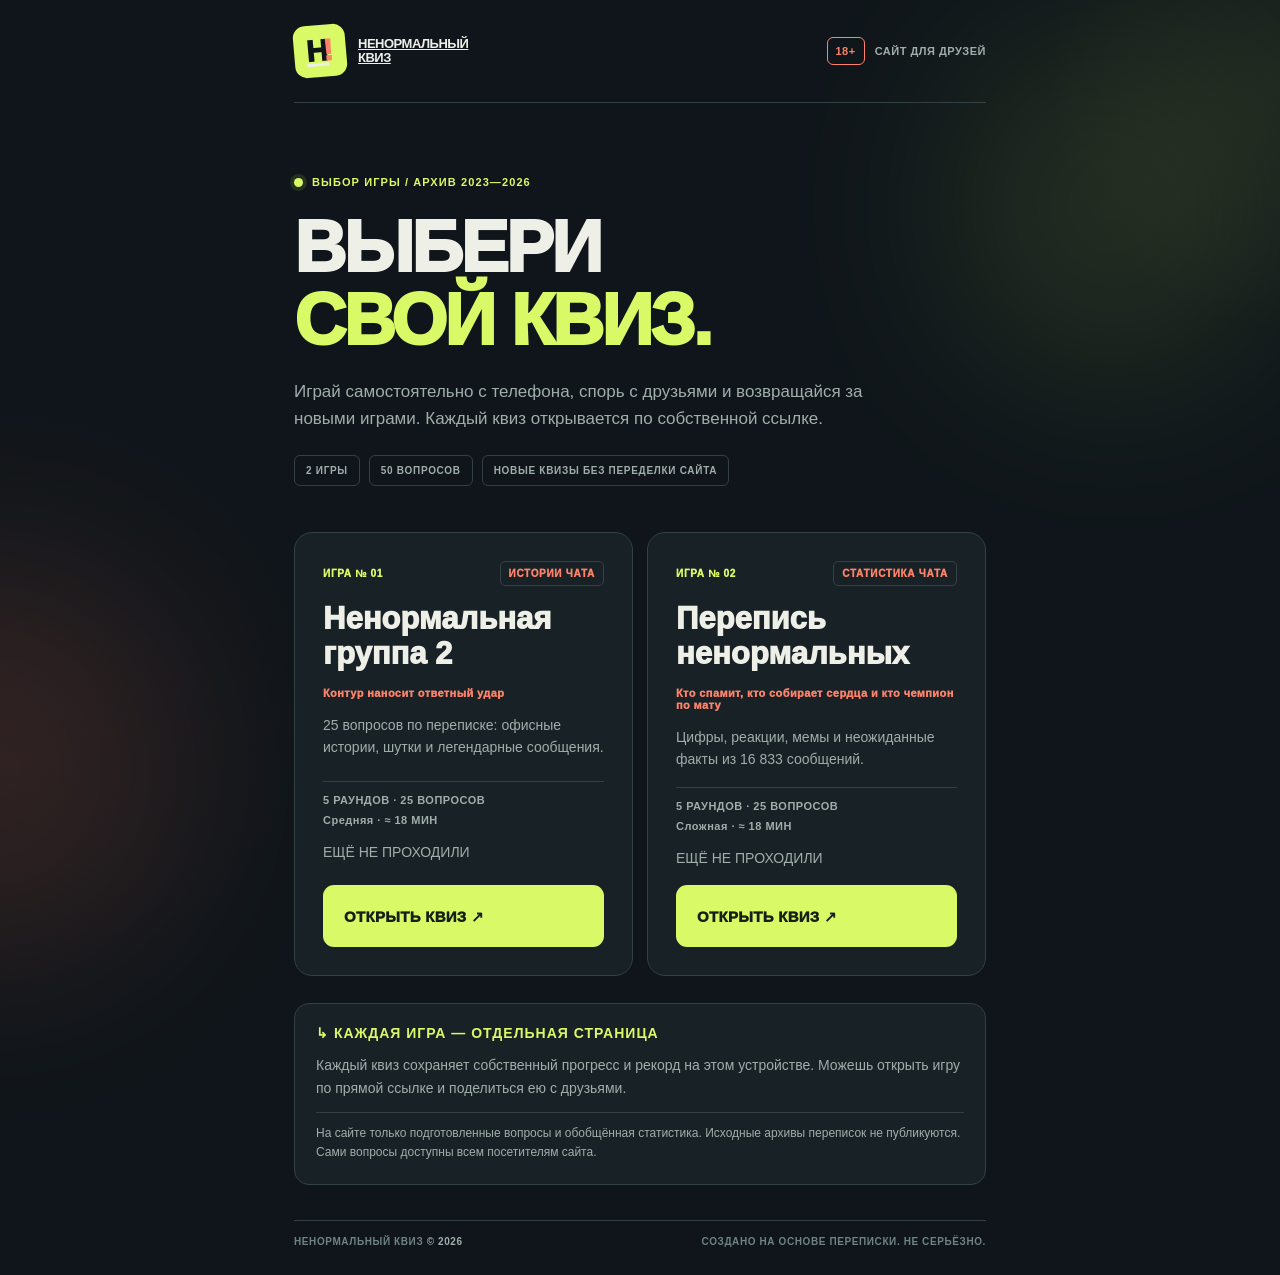
==== commit 7abbc7d9: "Добавить каталог и отдельные страницы квизов" ====
--- a/index.html
+++ b/index.html
@@ -1,546 +1,43 @@
-<!doctype html>
+<!DOCTYPE html>
+
 <html lang="ru">
 <head>
-  <meta charset="utf-8">
-  <meta name="viewport" content="width=device-width, initial-scale=1, viewport-fit=cover">
-  <meta name="theme-color" content="#0f151a">
-  <meta name="description" content="Ненормальная группа 2 — квиз по нашей легендарной переписке. 25 вопросов, 5 раундов и ноль нормальности.">
-  <title>Ненормальная группа 2 — Квиз 18+</title>
-  <style>
-[hidden]{display:none!important}
-:root{color-scheme:dark;--bg:#0f151a;--surface:#182126;--surface-soft:#1b282d;--line:#334145;--text:#eef0e8;--muted:#a0aeaa;--acid:#d9fa66;--orange:#fd8269;--light:#f7f9ef;--max:760px}
-*{box-sizing:border-box}html{min-width:320px;scroll-behavior:smooth;overflow-x:hidden}body{margin:0;background:radial-gradient(ellipse 310px 340px at 100% 6%,rgba(189,232,91,.07),transparent 75%),radial-gradient(ellipse 410px 390px at 0% 55%,rgba(243,112,82,.04),transparent 78%),var(--bg);color:var(--text);font-family:-apple-system,BlinkMacSystemFont,'Segoe UI',Arial,sans-serif;min-height:100vh;overflow-x:hidden}button,input,textarea{font:inherit}button{cursor:pointer}button:focus-visible,input:focus-visible,summary:focus-visible{outline:3px solid var(--acid);outline-offset:3px}button:disabled{cursor:not-allowed;opacity:.5}::selection{background:var(--acid);color:#0f151a}.ambient{position:absolute;border-radius:50%;filter:blur(95px);pointer-events:none;opacity:.12;z-index:-1}.ambient-one{top:25px;right:-150px;width:330px;height:360px;background:#bde85b}.ambient-two{top:570px;left:-200px;width:380px;height:400px;background:#f37052}.shell{max-width:var(--max);margin:0 auto;padding:0 clamp(17px,4vw,34px)}.topbar{display:flex;justify-content:space-between;align-items:center;gap:18px;border-bottom:1px solid var(--line);padding:20px 0}.logo{border:0;background:none;color:var(--text);display:flex;align-items:center;gap:12px;text-align:left;padding:0}.logo-mark{display:inline-flex;align-items:center;justify-content:center;border-radius:12px;background:var(--acid);color:var(--bg);font-size:30px;font-weight:1000;letter-spacing:-5px;width:52px;height:52px;padding-right:6px;transform:rotate(-5deg)}.logo-mark span{color:var(--orange)}.logo-text{font-weight:900;letter-spacing:-.5px;line-height:1.05;font-size:13px}.topbar-side{display:flex;align-items:center;gap:10px;font-size:11px;white-space:nowrap;font-weight:800;letter-spacing:.5px}.age-mark{padding:7px 8px;border:1px solid var(--orange);color:var(--orange);border-radius:6px}.topbar-tag{color:var(--muted)}main{min-height:540px}.view[hidden]{display:none!important}.hero{padding:38px 0 40px;position:relative}.eyebrow{display:inline-flex;align-items:center;gap:9px;font-size:11px;font-weight:850;letter-spacing:1.1px;color:var(--acid);line-height:1.4}.pulse-dot{width:9px;height:9px;display:inline-block;border-radius:50%;background:var(--acid);box-shadow:0 0 0 4px #d9fa661c}.hero-index{color:var(--muted);font-size:11px;margin-top:14px;letter-spacing:1px}.hero h1{margin:18px 0 12px;font-size:clamp(36px,8.6vw,67px);font-weight:1000;letter-spacing:-2.8px;line-height:1.04;position:relative;max-width:640px}.hero h1 em{font-style:normal;color:var(--acid)}.hero-two{font-size:.55em;display:inline-block;margin-left:8px;color:var(--orange);transform:rotate(-9deg) translateY(-18px)}.hero-subtitle{font-size:clamp(14px,3.3vw,20px);font-weight:900;color:var(--orange);letter-spacing:.6px;margin:0 0 24px}.hero-description{font-size:16px;line-height:1.6;max-width:530px;color:#bac7c2;margin:0 0 30px}.stats-strip{display:grid;grid-template-columns:repeat(3,minmax(0,1fr));border-top:1px solid var(--line);border-bottom:1px solid var(--line);padding:21px 0;gap:6px;margin-bottom:24px}.stats-strip div{display:flex;flex-direction:column;gap:4px}.stats-strip div+div{padding-left:14px;border-left:1px solid var(--line)}.stats-strip strong{font-size:32px;line-height:1;font-weight:950;letter-spacing:-1px}.stats-strip small{font-size:10px;letter-spacing:.65px;color:var(--muted);font-weight:800}.btn{display:inline-flex;align-items:center;justify-content:center;gap:12px;border-radius:11px;min-height:48px;padding:12px 20px;font-size:13px;font-weight:950;letter-spacing:.3px;text-align:center;text-decoration:none;border:1px solid transparent;line-height:1.4;transition:background .2s,border-color .2s,transform .12s}.btn:not(:disabled):active{transform:translateY(1px)}.btn-big{min-height:62px;width:100%;justify-content:space-between;font-size:15px;padding:17px 20px}.btn-big span{font-size:23px;line-height:1}.btn-primary{background:var(--acid);color:#162018}.btn-primary:hover:not(:disabled){background:#ecffa3}.btn-outline{border:1px solid var(--line);background:transparent;color:var(--text);width:100%}.btn-outline:hover{border-color:var(--acid)}.btn-ghost{background:transparent;color:var(--muted);border:1px solid var(--line)}.btn-ghost:hover{color:var(--text)}.home-actions{display:flex;flex-direction:column;gap:10px}.best-line{font-size:13px;color:var(--acid);font-weight:800;margin-top:13px}.round-list-intro{display:flex;justify-content:space-between;align-items:baseline;gap:10px;margin-top:15px;color:var(--muted);font-size:11px;letter-spacing:1.2px;font-weight:800}.section-label{font-size:12px;font-weight:950;letter-spacing:1.1px;color:var(--acid)}.round-list{padding:0;margin:14px 0 31px;list-style:none;border-top:1px solid var(--line)}.round-list li{display:grid;grid-template-columns:46px minmax(0,1fr) auto;gap:12px;align-items:center;padding:18px 0;border-bottom:1px solid var(--line)}.round-num{font-size:21px;font-weight:1000;color:var(--orange)}.round-info strong{display:block;font-size:16px}.round-info span{display:block;font-size:12px;color:var(--muted);margin-top:3px;line-height:1.45}.round-points{font-size:11px;letter-spacing:.5px;color:var(--muted);font-weight:850}.round-points.double{color:var(--acid)}.howto{background:var(--surface);border:1px solid var(--line);border-radius:15px;padding:21px}.howto-title{display:flex;gap:10px;align-items:center;color:var(--acid);font-size:14px;font-weight:900;letter-spacing:1px}.howto-title span{font-size:25px}.howto p{font-size:14px;color:var(--muted);line-height:1.6;margin:13px 0 0}.howto .privacy-note{font-size:12px;border-top:1px solid var(--line);padding-top:11px}.footer{display:flex;flex-wrap:wrap;justify-content:space-between;gap:10px;margin:35px 0 28px;padding-top:15px;border-top:1px solid var(--line);font-size:10px;font-weight:800;letter-spacing:.6px;color:#6e8482}.footer span{color:var(--muted)}.game-toolbar{display:flex;justify-content:space-between;align-items:center;gap:10px;padding:25px 0}.text-button{padding:10px 0;background:none;border:0;color:var(--muted);font-size:12px;font-weight:850;letter-spacing:.7px;text-align:left}.text-button:hover{color:var(--acid)}.score-chip{display:flex;align-items:baseline;gap:11px;padding:8px 12px;background:var(--surface);border:1px solid var(--line);border-radius:8px;white-space:nowrap}.score-chip span{font-size:10px;font-weight:850;color:var(--muted)}.score-chip strong{font-size:16px;color:var(--acid)}.progress-area{margin:0 0 28px}.progress-titles{display:flex;justify-content:space-between;gap:12px;letter-spacing:.75px;font-size:11px;font-weight:900;margin-bottom:9px;color:var(--muted)}.progress-titles span:first-child{color:var(--acid)}.progress-track{height:6px;background:var(--line);border-radius:6px;overflow:hidden}.progress-fill{height:100%;width:0;background:var(--acid);border-radius:6px;transition:width .28s}.game-heading{margin-bottom:19px}.round-name{font-size:21px;line-height:1.2;font-weight:950;margin:0 0 15px}.question-meta{display:flex;justify-content:space-between;align-items:center;gap:12px}.type-chip{font-size:10px;letter-spacing:.5px;padding:7px 10px;border:1px solid var(--line);border-radius:5px;color:var(--muted);font-weight:800}.point-label{font-size:11px;color:var(--orange);letter-spacing:.8px;font-weight:900}.question-card{border:1px solid var(--line);border-radius:18px;background:var(--surface);padding:clamp(19px,4vw,29px)}.question-card h2{font-size:clamp(21px,4.6vw,29px);line-height:1.34;letter-spacing:-.5px;margin:0 0 26px;font-weight:900;overflow-wrap:break-word}.choice-list{border:0;margin:0 0 20px;padding:0;min-width:0}.choice-list>div{display:grid;gap:11px}.answer-option{display:flex;align-items:center;gap:13px;min-height:62px;padding:12px 14px;border:1px solid #415154;border-radius:11px;background:#1e2a30;cursor:pointer;transition:border-color .12s,background .12s}.answer-option:hover{border-color:#8caa8c}.answer-option:has(input:checked){border-color:var(--acid);background:#293b31}.answer-option:focus-within{outline:2px solid var(--acid);outline-offset:2px}.answer-option input{position:absolute;opacity:0;width:1px;height:1px}.option-letter{flex:0 0 34px;height:34px;display:flex;align-items:center;justify-content:center;border-radius:8px;background:#324146;font-weight:950;color:var(--text);font-size:13px}.answer-option:has(input:checked) .option-letter{background:var(--acid);color:#142218}.option-text{font-size:14px;line-height:1.45;min-width:0;overflow-wrap:break-word}.input-wrap{margin-bottom:19px}.input-wrap label{display:block;margin-bottom:9px;font-size:11px;font-weight:950;letter-spacing:.8px;color:var(--muted)}.input-wrap input{display:block;width:100%;border:1px solid #516064;background:#0f181c;border-radius:11px;min-height:60px;padding:12px 15px;color:var(--text);font-size:16px}.input-wrap input::placeholder{color:#768884}.reveal{border-top:1px solid var(--line);padding-top:20px;display:grid;gap:17px}.reveal-status{display:flex;gap:14px;align-items:center}.reveal-icon{width:45px;height:45px;flex:0 0 45px;background:var(--acid);border-radius:11px;color:#142219;display:flex;align-items:center;justify-content:center;font-size:27px;font-weight:950}.reveal-icon.is-wrong{background:var(--orange)}.reveal-title{font-size:19px;line-height:1.2;font-weight:950}.reveal-points{font-size:12px;font-weight:800;color:var(--muted);margin-top:4px}.answer-actual{padding:15px;border-radius:10px;border:1px solid #526948;background:#29362d}.answer-actual span{display:block;font-size:10px;letter-spacing:.8px;font-weight:850;color:#aec69d}.answer-actual strong{display:block;margin-top:7px;font-size:20px;line-height:1.3}.answer-explanation{line-height:1.6;font-size:14px;color:#c5d0c9;margin:0}.roast-box{background:#292a25;padding:16px;border:1px solid #4c4733;border-radius:11px}.roast-kicker{color:var(--orange);font-size:10px;letter-spacing:1px;font-weight:950}.roast-box p{font-size:14px;margin:8px 0 0;line-height:1.55}.source-details{border:1px solid var(--line);border-radius:9px;padding:13px 15px}.source-details summary{list-style:none;cursor:pointer;color:var(--muted);font-size:11px;letter-spacing:.7px;font-weight:850;display:flex;align-items:center;justify-content:space-between;gap:10px}.source-details summary::-webkit-details-marker{display:none}.source-details[open] summary span{transform:rotate(45deg)}.source-details p{font-size:12px;line-height:1.6;color:var(--muted);margin:12px 0 0}.under-question{display:flex;justify-content:space-between;gap:12px;color:#7f918c;font-size:10px;font-weight:850;letter-spacing:.5px;margin-top:17px}.restart-link{display:block;margin:35px auto 0;font-size:11px}.between-hero{padding:42px 0 25px}.oversize-index{color:var(--acid);font-size:clamp(95px,21vw,174px);letter-spacing:-9px;font-weight:1000;line-height:1;margin-top:18px}.between-hero h2{font-size:clamp(24px,6vw,40px);font-weight:950;margin:0 0 27px}.between-score{display:flex;align-items:baseline;gap:14px}.between-score>span{font-size:42px;font-weight:950}.between-score small{font-size:11px;letter-spacing:.9px;color:var(--muted);font-weight:850}.between-hero>p{color:var(--muted);font-size:15px;line-height:1.6;margin-top:18px}.next-round-panel{border:1px solid var(--line);background:var(--surface);padding:21px;border-radius:14px;margin-bottom:20px}.next-round-panel>span{font-size:11px;letter-spacing:.8px;color:var(--acid);font-weight:950}.next-round-panel h3{font-size:21px;line-height:1.3;margin:10px 0 5px}.next-round-panel p{font-size:13px;line-height:1.5;color:var(--muted);margin:0}.center-button{display:block;margin:15px auto;text-align:center}.final-hero{text-align:center;padding:42px 0 30px}.final-hero h2{font-size:27px;margin:26px 0 0;font-weight:950;letter-spacing:-.5px}.final-score{font-size:clamp(88px,22vw,143px);line-height:1;letter-spacing:-8px;color:var(--acid);font-weight:1000;margin:19px 0 18px}.final-score span{font-size:.26em;letter-spacing:-1px;color:#859994}.final-badge{font-size:19px;font-weight:900;color:var(--text);line-height:1.3}.final-description{font-size:15px;line-height:1.6;color:var(--muted);max-width:480px;margin:14px auto}.score-by-round{border-top:1px solid var(--line);margin-top:3px;padding-top:22px}.score-row{display:flex;align-items:center;justify-content:space-between;gap:12px;border-bottom:1px solid var(--line);padding:15px 0;font-size:14px}.score-row strong{font-size:16px;flex:0 0 auto}.finish-actions{display:grid;gap:12px;margin-top:25px}.share-fallback{margin-top:15px}.share-fallback label{color:var(--muted);font-size:12px}.share-fallback textarea{width:100%;margin-top:7px;resize:vertical;min-height:95px;padding:12px;border:1px solid var(--line);background:var(--surface);color:var(--text);border-radius:10px}.sr-only{position:absolute;width:1px;height:1px;overflow:hidden;clip:rect(0,0,0,0);white-space:nowrap}
-@media(min-width:580px){.hero{padding-top:55px}.home-actions{flex-direction:row;align-items:stretch}.home-actions .btn-primary{flex:1}.home-actions .btn-ghost{min-width:180px}.question-card{padding:28px}.topbar{padding:25px 0}}
-@media(max-width:365px){.topbar-tag{display:none}.hero h1{font-size:34px;letter-spacing:-1.8px}.hero-two{margin-left:3px}.btn-big{font-size:13px;padding:15px}.round-list li{grid-template-columns:32px minmax(0,1fr) auto;gap:8px}.round-info strong{font-size:14px}.stats-strip strong{font-size:27px}.stats-strip small{font-size:9px}.question-card h2{font-size:20px}}
-@media(prefers-reduced-motion:reduce){*{scroll-behavior:auto!important;transition:none!important;animation:none!important}}
+<meta charset="utf-8"/>
+<meta content="width=device-width, initial-scale=1, viewport-fit=cover" name="viewport"/>
+<meta content="#0f151a" name="theme-color"/>
+<meta content="Каталог квизов: истории из переписки и статистика. Выбери игру и пройди её самостоятельно с телефона." name="description"/>
+<title>Ненормальный квиз — каталог игр</title>
+<link href="./assets/style.css" rel="stylesheet"/>
 
-</style>
-  
-  
-</head>
+
+
+<script defer="True" src="./assets/catalog.js"></script></head>
 <body>
-  <div class="ambient ambient-one" aria-hidden="true"></div>
-  <div class="ambient ambient-two" aria-hidden="true"></div>
-  <div class="shell">
-    <header class="topbar">
-      <button id="home-logo" class="logo" type="button" aria-label="На главную страницу"><span class="logo-mark">Н<span>!</span></span><span class="logo-text">НЕНОРМАЛЬНЫЙ<br>КВИЗ</span></button>
-      <div class="topbar-side"><span class="age-mark">18+</span><span class="topbar-tag">НЕ РАБОЧИЙ ЧАТ</span></div>
-    </header>
+<div aria-hidden="true" class="ambient ambient-one"></div>
+<div aria-hidden="true" class="ambient ambient-two"></div>
+<div class="shell">
+<header class="topbar">
+<a aria-label="На главную страницу" class="logo" href="./index.html" id="home-logo"><span class="logo-mark">Н<span>!</span></span><span class="logo-text">НЕНОРМАЛЬНЫЙ<br/>КВИЗ</span></a>
+<div class="topbar-side"><span class="age-mark">18+</span><span class="topbar-tag">САЙТ ДЛЯ ДРУЗЕЙ</span></div>
+</header>
+<main id="main-content">
+<section aria-labelledby="library-title" class="view" id="view-library">
+<div class="library-intro">
+<div class="eyebrow"><span class="pulse-dot"></span> ВЫБОР ИГРЫ / АРХИВ 2023—2026</div>
+<h1 id="library-title">ВЫБЕРИ<br/><em>СВОЙ КВИЗ.</em></h1>
+<p>Играй самостоятельно с телефона, спорь с друзьями и возвращайся за новыми играми. Каждый квиз открывается по собственной ссылке.</p>
+<div class="library-facts"><span id="library-count">ЗАГРУЖАЕМ ИГРЫ</span><span id="library-questions">ВОПРОСОВ В КАТАЛОГЕ</span><span id="library-versions">ОБНОВЛЯЕМЫЙ КАТАЛОГ</span></div>
+</div>
+<div class="quiz-cards" id="library-cards"><p id="catalog-status">Загружаем список квизов…</p></div>
+<div class="howto library-note"><div class="howto-title">↳ КАЖДАЯ ИГРА — ОТДЕЛЬНАЯ СТРАНИЦА</div><p>Каждый квиз сохраняет собственный прогресс и рекорд на этом устройстве. Можешь открыть игру по прямой ссылке и поделиться ею с друзьями.</p><p class="privacy-note">На сайте только подготовленные вопросы и обобщённая статистика. Исходные архивы переписок не публикуются. Сами вопросы доступны всем посетителям сайта.</p></div>
+</section>
 
-    <main id="main-content">
-      <section class="view" id="view-home" aria-labelledby="home-title">
-        <div class="hero">
-          <div class="eyebrow"><span class="pulse-dot"></span> АРХИВНЫЙ СПЕЦВЫПУСК / 2023—2026</div>
-          <div class="hero-index" aria-hidden="true">№ 02 / 02</div>
-          <h1 id="home-title">НЕНОРМАЛЬНАЯ<br><em>ГРУППА</em><span class="hero-two">2</span></h1>
-          <p class="hero-subtitle">КОНТУР НАНОСИТ ОТВЕТНЫЙ УДАР</p>
-          <p class="hero-description">25 новых вопросов по вашей переписке. Три года офисного абсурда, великих цитат и решений, которые трезвым умом не объяснить.</p>
-          <div class="stats-strip" aria-label="Параметры игры">
-            <div><strong>05</strong><small>РАУНДОВ</small></div>
-            <div><strong>25</strong><small>ВОПРОСОВ</small></div>
-            <div><strong>30</strong><small>МАКС. ОЧКОВ</small></div>
-          </div>
-          <div class="home-actions">
-            <button id="home-play" class="btn btn-primary btn-big" type="button">ПОГНАЛИ, БЛЯДЬ <span aria-hidden="true">↗</span></button>
-            <button id="home-new" class="btn btn-ghost" type="button" hidden>Начать заново</button>
-          </div>
-          <p id="home-best" class="best-line" hidden></p>
-        </div>
-        <div class="round-list-intro"><div class="section-label">КАРТА БЕЗУМИЯ</div><span>5 РАУНДОВ</span></div>
-        <ol id="home-rounds" class="round-list"></ol>
-        <div class="howto">
-          <div class="howto-title"><span>↳</span> КАК ИГРАТЬ</div>
-          <p>Играй один или с друзьями. Выбирай один из четырёх вариантов или вписывай ответ. Правду узнаешь только после проверки. Последний раунд приносит двойные очки.</p>
-          <p class="privacy-note">Игра работает прямо в браузере. Счёт сохраняется на этом устройстве; имена игроков и результаты никуда не отправляются.</p>
-        </div>
-      </section>
 
-      <section class="view" id="view-game" aria-labelledby="question-heading" hidden>
-        <div class="game-toolbar"><button id="game-home" class="text-button" type="button">← НА ГЛАВНУЮ</button><div class="score-chip"><span>ОЧКИ</span><strong id="game-score">00 / 30</strong></div></div>
-        <div class="progress-area"><div class="progress-titles"><span id="round-label">РАУНД 01 / 05</span><span id="question-label">ВОПРОС 01 / 25</span></div><div class="progress-track"><div id="progress-fill" class="progress-fill"></div></div></div>
-        <div class="game-heading"><p id="round-name" class="round-name"></p><div class="question-meta"><span id="question-type" class="type-chip"></span><span id="question-value" class="point-label"></span></div></div>
-        <article class="question-card"><h2 id="question-heading"></h2><form id="answer-form" novalidate><fieldset id="choice-fieldset" class="choice-list" hidden><legend class="sr-only">Выберите один вариант</legend><div id="choice-list"></div></fieldset><div id="input-wrap" class="input-wrap" hidden><label for="free-answer">ВАШ ОТВЕТ</label><input id="free-answer" type="text" autocomplete="off" autocapitalize="sentences" spellcheck="false" maxlength="180" placeholder="Ну, вспоминайте…"></div><button id="check-answer" type="submit" class="btn btn-primary btn-big" disabled>ПРОВЕРИТЬ ОТВЕТ <span aria-hidden="true">→</span></button></form><div id="answer-reveal" class="reveal" hidden aria-live="polite"><div class="reveal-status"><div id="reveal-icon" class="reveal-icon"></div><div><div id="reveal-title" class="reveal-title"></div><div id="reveal-points" class="reveal-points"></div></div></div><div class="answer-actual"><span>ПРАВИЛЬНЫЙ ОТВЕТ</span><strong id="correct-answer"></strong></div><p id="answer-explanation" class="answer-explanation"></p><div class="roast-box"><div class="roast-kicker">КОММЕНТАРИЙ РЕДАКЦИИ ↘</div><p id="answer-joke"></p></div><details class="source-details"><summary>ОРИГИНАЛ ИЗ ПЕРЕПИСКИ <span>+</span></summary><p id="answer-source"></p></details><button id="manual-credit" class="btn btn-outline" type="button" hidden>ЛАДНО, ЗАСЧИТАЙ ПО СМЫСЛУ</button><button id="next-question" class="btn btn-primary btn-big" type="button">СЛЕДУЮЩИЙ ВОПРОС <span aria-hidden="true">→</span></button></div></article>
-        <div class="under-question"><span>НЕ ГУГЛИТЬ, ЧИТЕРЫ</span><span>ВРЕМЯ НЕ ОГРАНИЧЕНО</span></div>
-        <button id="game-restart" class="text-button restart-link" type="button">Сбросить прохождение</button>
-      </section>
 
-      <section class="view" id="view-between" aria-labelledby="between-title" hidden>
-        <div class="between-hero"><span class="eyebrow">РАУНД ПРОЙДЕН / ПРОДОЛЖАЕМ ЦИРК</span><div id="between-number" class="oversize-index">01</div><h2 id="between-title"></h2><div class="between-score"><span id="between-points"></span><small>БАЛЛОВ ЗА РАУНД</small></div><p id="between-roast"></p></div>
-        <div class="next-round-panel"><span>СЛЕДУЮЩИЙ РАУНД</span><h3 id="between-next-title"></h3><p id="between-next-description"></p></div>
-        <button id="between-continue" class="btn btn-primary btn-big" type="button">ПРОДОЛЖИТЬ <span aria-hidden="true">↗</span></button>
-        <button id="between-home" class="text-button center-button" type="button">Пока хватит, на главную</button>
-      </section>
 
-      <section class="view" id="view-finish" aria-labelledby="finish-title" hidden>
-        <div class="final-hero"><div class="eyebrow"><span class="pulse-dot"></span> АРХИВ ПРОЙДЕН / ВЫЖИЛИ НЕ ВСЕ</div><h2 id="finish-title">РЕЗУЛЬТАТ</h2><div id="finish-score" class="final-score">00<span>/30</span></div><div id="finish-badge" class="final-badge"></div><p id="finish-description" class="final-description"></p><p id="finish-best" class="best-line"></p></div>
-        <div class="score-by-round"><div class="section-label">РАЗБОР ПОЛЁТОВ</div><div id="finish-rounds"></div></div>
-        <div class="finish-actions"><button id="share-result" class="btn btn-primary btn-big" type="button">ПОДЕЛИТЬСЯ РЕЗУЛЬТАТОМ <span aria-hidden="true">↗</span></button><button id="finish-restart" class="btn btn-outline" type="button">СЫГРАТЬ ЕЩЁ РАЗ</button></div>
-        <div id="share-fallback" class="share-fallback" hidden><label for="share-message">Скопируйте результат и отправьте друзьям:</label><textarea id="share-message" readonly rows="3"></textarea></div>
-      </section>
-    </main>
-    <footer class="footer"><div>НЕНОРМАЛЬНЫЙ КВИЗ <span>© 2026</span></div><div>СОЗДАНО НА ОСНОВЕ ПЕРЕПИСКИ. НЕ СЕРЬЁЗНО.</div></footer>
-  </div>
-<script>
-/* Содержит только отобранные вопросы, а не исходный Telegram-архив. */
-window.QUIZ_DATA = {
-  id: 'nenormalnaya-gruppa-2',
-  title: 'Ненормальная группа 2',
-  subtitle: 'Контур наносит ответный удар',
-  maxScore: 30,
-  rounds: [
-    {
-      title: 'Первые признаки диагноза',
-      description: '2023 год: когда ещё можно было спастись',
-      questions: [
-        { type: 'choice', question: 'Что предложили скинуть в чат в самый первый день его существования? Деловой этикет сразу пошёл по пизде.', choices: ['Фото рабочего пропуска', 'Фото подмышки', 'Фото трудовой книжки', 'Фото кота с паспортом'], correct: 1,
-          explanation: 'В первый день один из участников предложил прислать весьма необычное фото.', source: '28.09.2023, 10:01 · Deleted Account · «Фото подмышки надо скидывать сейчас? Или повременим?»',
-          joke: 'Некоторые начинают знакомство с рукопожатия. Здесь сразу перешли к подмышечным впадинам. Здоровый коллектив.' },
-        { type: 'text', question: 'Какой предмет Светлана Азарскова просила одолжить на среду? Требования: хорошая шумка и чтобы музыка долбашила, дай бог.', answers: ['наушники','наушник','наушники с шумоподавлением','наушники с шумкой'], displayAnswer: 'Наушники',
-          explanation: 'Светлана искала одну пару наушников с хорошей шумоизоляцией.', source: '30.10.2023 · Светлана Азарскова · «На среду нужны наушники 1 шт. Главное что бы у них была шумка хорошая и музыка долбашила дай бог».',
-          joke: 'Качество звука измерялось по шкале от «нормально» до «ДАЙ БОГ, БЛЯДЬ».' },
-        { type: 'choice', question: 'Мишка 10 ноября предложил коллегам пройти тест. Кем все должны были себя почувствовать?', choices: ['Персонажем из «Шрека»', 'Феей из Winx', 'Героем GTA', 'Покемоном'], correct: 1,
-          explanation: 'Мишка отправил тест «Кто ты из Winx?», а Маргарита сразу поинтересовалась, какая он фея.', source: '10.11.2023 · Mishka · ссылка на тест «who-are-you-a-winx»; Маргарита Ночвина · «Миша ты какая фея?»',
-          joke: 'Когда отдел продаж перестаёт работать по воронке и начинает работать по магическому кругу Винкс.' },
-        { type: 'text', question: 'Закончите корпоративную мудрость Саши Пилипенко: «Мы вообще-то в федеральной АйТи компании работаем. Это тебе не ...»', answers: ['письку мять','писькумять'], displayAnswer: '«Письку мять»',
-          explanation: 'Саша завершила фразу именно этим сравнением.', source: '27.12.2023 · Саша Пилипенко · «Мы вообще-то в федеральной АйТи компании работаем. Это тебе не письку мять».',
-          joke: 'Сильная миссия бренда. Именно эту фразу почему-то не ставят в презентации для инвесторов.' },
-        { type: 'choice', question: 'Какой ещё психологический тест Мишка потребовал пройти ВСЕМ с формулировкой «Жду результаты»?', choices: ['Тест на абьюзера', 'Тест на IQ выше 200', 'Тест на профессиональное выгорание', 'Тест на тайного миллионера'], correct: 0,
-          explanation: 'В чате появилась ссылка на «Тест на абьюзера».', source: '10.11.2023 · Mishka · «Всем проходить. Жду результаты» и ссылка на тест на абьюзера.',
-          joke: 'Обычно абьюзеров ищут психологи. Здесь решили устроить массовую самодиагностику и собрать отчётность.' }
-      ]
-    },
-    {
-      title: 'Офис против здравого смысла',
-      description: '2024 год: санитарная, экологическая и финансовая катастрофы',
-      questions: [
-        { type: 'choice', question: 'Где Саша Пилипенко разместила общую офисную аптечку? Чтобы сотрудники могли оперативно лечить последствия рабочего дня.', choices: ['В кабинете директора', 'В холодильнике', 'На ресепшене', 'У кофемашины'], correct: 2,
-          explanation: 'Общая аптечка включала обезболивающие, Смекту и другие необходимые средства.', source: '16.02.2024 · Саша Пилипенко · «Все лежит у нас на ресепшене».',
-          joke: 'Таблетки от головы, аллергии и последствий корпоратива. Вот настоящая программа поддержки сотрудников.' },
-        { type: 'choice', question: 'Кого Кристина Бондарюк собиралась опрашивать, чтобы проверить астрологическую теорию про знаки зодиака?', choices: ['Генеральных директоров', 'Бомжей', 'Продавцов на рынке', 'Водителей такси'], correct: 1,
-          explanation: 'Кристина иронизировала над астрологическими обобщениями.', source: '11.04.2024 · Кристина Бондарюк · «Я сейчас пойду бомжей опрашивать, вот хохма будет, если там треть: весы, рыбы и телец».',
-          joke: 'Гороскоп на сегодня: Меркурий в ретрограде, а Кристина пошла собирать полевую статистику.' },
-        { type: 'choice', question: 'Куда Семён Колесников предложил ссать ради экономии воды и спасения экологии? Грета Тунберг, записывай.', choices: ['В раковину', 'В бутылку', 'В ведро для уборки', 'С балкона'], correct: 0,
-          explanation: 'По версии Семёна, такое решение могло уменьшить расход воды и воздействие на экологию.', source: '15.05.2024 · Семён Колесников · «Если ссать в раковину, то можно значительно сократить расход воды…».',
-          joke: 'Экологический стартап года. Инвесторы, правда, почему-то не перезвонили.' },
-        { type: 'text', question: 'Какую компенсацию в рублях требовал автомеханик за 270 часов в Hamster Kombat, согласно новости Кристины? Не мелочись, блядь.', answers: ['400000','400 тысяч','400тысяч','400к','400 к','около 400 тысяч','400 тыс','400 тысяч рублей','400000 рублей'], displayAnswer: 'Около 400 000 рублей',
-          explanation: 'В пересланной новости автомеханик оценил своё время по нормо-часу и требовал около 400 тысяч рублей.', source: '30.09.2024 · Кристина Бондарюк · история об автомеханике и 270 часах в «Хомяке».',
-          joke: 'Триста рублей за каждый тап было бы ещё интереснее. Экономика хомяка, сука, беспощадна.' },
-        { type: 'text', question: 'В какую настольную игру Анна Коломоец пригласила народ поиграть в субботу? Название идеально подходило настроению коллектива.', answers: ['бункер','в бункер','bunker','игра бункер'], displayAnswer: '«Бункер»',
-          explanation: 'Анна предложила собраться на партию в настольную игру «Бункер».', source: '30.10.2024 · Анна Коломоец · «Ребята, а в субботу кто нибудь хочет в бункер поиграть?»',
-          joke: 'В «Бункере» надо доказать, почему тебя стоит оставить в живых. Почти как квартальная аттестация.' }
-      ]
-    },
-    {
-      title: 'Гастрономический терроризм',
-      description: '2024–2025: еда и отдых на грани сюрреализма',
-      questions: [
-        { type: 'choice', question: 'На какую сумму муж Ани Зиновьевой, по её рассказу, наелся морепродуктов на корпоративе? Вот это, блядь, инвестиции.', choices: ['4 000 рублей', '12 000 рублей', '40 000 рублей', '140 000 рублей'], correct: 2,
-          explanation: 'Аня передала рассказ мужа, прилетевшего с корпоратива во Владивостоке.', source: '21.12.2024 · Аня Зиновьева · «как он съел мориков тыс на 40 на корпоративе».',
-          joke: 'Некоторые ходят на корпоратив ради общения. А кто-то окупает мероприятие морепродуктами.' },
-        { type: 'text', question: 'Саша Пилипенко рекламировала квартиру с бонусом: «Покупаешь квартиру — а озеро на ___ этаже в подарок». На каком?', answers: ['1','первом','первый','1 этаже','первом этаже','на первом'], displayAnswer: 'На первом этаже',
-          explanation: 'Саша пошутила про воду на первом этаже.', source: '04.05.2025 · Саша Пилипенко · «Покупаешь квартиру А озеро на 1 этаже в подарок».',
-          joke: 'Застройщик: «В подарок собственный водоём». МЧС: «Блядь, опять».' },
-        { type: 'choice', question: 'Аня Литвиненко оставила коллегам в холодильнике мясо по-мексикански. С каким абсолютно логичным для Мексики гарниром?', choices: ['Рисом', 'Гречкой', 'Картофельным пюре', 'Макаронами'], correct: 1,
-          explanation: 'Она предложила коллегам забрать готовый обед из холодильника.', source: '19.08.2025 · Аня Литвиненко · «в холодильнике лежит мясо по-мексикански с гречкой».',
-          joke: 'Мексиканец увидел бы гречку и начал изучать географию Дальнего Востока.' },
-        { type: 'text', question: 'Продолжите пляжную рецензию Мишки: «Коллеги. Море — говно, но ... это хорошо». Что именно хорошо?', answers: ['отдыхать на пляже','на пляже отдыхать','отдых на пляже','отдыхать','лежать на пляже','пляж','отдых на пляже это хорошо'], displayAnswer: 'Отдыхать на пляже',
-          explanation: 'Мишка оценил море отрицательно, но сам пляжный отдых ему понравился.', source: '23.07.2025 · Mishka · «Коллеги. Море - говно, но отдыхать на пляже это хорошо. Зря не поехали».',
-          joke: 'Идеальный отзыв для Booking: «Вода говно. Пляж норм. Пять звёзд».' },
-        { type: 'choice', question: 'На сколько дней счастья Мишка обещал благословение, если переслать друзьям «музыкального Илью»?', choices: ['На один день', 'На три дня', 'На неделю', 'До ближайшего понедельника'], correct: 1,
-          explanation: 'Мишка предложил переслать «музыкального Илью» друзьям.', source: '22.08.2025 · Mishka · «Вам встретился музыкальный Илья. Перешли его друзьям и будет 3 дня счастья».',
-          joke: 'Никаких аффирмаций и медитаций. Просто пересылай Илью — и жизнь наладится, блядь.' }
-      ]
-    },
-    {
-      title: 'Золотой фонд дурдома',
-      description: '2025: великие цитаты, питомцы и проклятая кофемашина',
-      questions: [
-        { type: 'choice', question: 'На что Саша Пилипенко смотрела с очень деловым видом, по наблюдению Кристины? Симулятор максимальной занятости.', choices: ['На выключенный телевизор', 'На заблокированный экран телефона', 'На пустую таблицу Excel', 'На стену переговорной'], correct: 1,
-          explanation: 'Кристина отметила крайне сосредоточенный вид Саши перед заблокированным телефоном.', source: '28.08.2025 · Кристина Бондарюк · «Саша с таким деловым видом смотрит на заблокированный экран телефона».',
-          joke: 'Когда работаешь не покладая рук, а экран даже не считает нужным включаться. Управленческий уровень.' },
-        { type: 'text', question: 'Маргарита сравнила «богатую Матильду» с «Матильдой ...». Какой?', answers: ['курильщика','курильщик','курильщицы','для курильщика','матильда курильщика'], displayAnswer: 'Матильдой курильщика',
-          explanation: 'Маргарита использовала классическую мемную конструкцию сравнения.', source: '05.09.2025 · Маргарита Ночвина · «Сверху богатая Матильда, снизу Матильда курильщика».',
-          joke: 'Матильда до зарплаты и после зарплаты. Два состояния одного офисного организма.' },
-        { type: 'choice', question: 'Кто произнёс фразу «Клоунский клуб конечно. Приходится терпеть»? Звучит как честная оценка любого совещания.', choices: ['Мишка', 'Родион Бондарев', 'Саша Пилипенко', 'Лёша Попов'], correct: 1,
-          explanation: 'Автор короткой, но эмоциональной реплики — Родион.', source: '22.01.2025 · Родион Бондарев · «Клоунский клуб конечно. Приходится терпеть».',
-          joke: 'Надо было поставить это девизом группы. И на корпоративные толстовки.' },
-        { type: 'choice', question: 'Какого музыканта, по словам Родиона, на концертах дружно называли «хуесосом», а потом история превратилась в мем?', choices: ['Егора Крида', 'Макана', 'Басту', 'Моргенштерна'], correct: 1,
-          explanation: 'Родион говорил о реакции зрителей на выступления Макана.', source: '23.10.2025 · Родион Бондарев · «Все Макана хуесосом называют. На мем просто разлетелось».',
-          joke: 'Когда публика поёт громче артиста, но репертуар несколько отличается от запланированного.' },
-        { type: 'text', question: 'Для какого офисного агрегата Саша Пилипенко предложила ввести график уборки и контроля? Административная боль года.', answers: ['кофемашина','кофемашины','кофе машина','кофе машины','кофеварка','кофемашинка','кофейная машина'], displayAnswer: 'Для кофемашины',
-          explanation: 'Саша хотела, чтобы каждый прочувствовал, насколько непросто поддерживать её в порядке.', source: '09.04.2025 · Саша Пилипенко · «А давайте будем вести график уборки и контроля кофе машины? Чтобы каждый прочувствовал эту боль на себе».',
-          joke: 'Корпоративный ад начинается не с KPI. Он начинается с человека, который снова не помыл кофемашину.' }
-      ]
-    },
-    {
-      title: 'Финальный пиздец',
-      description: '2026: современная философия бывших и действующих коллег',
-      multiplier: 2,
-      questions: [
-        { type: 'choice', question: 'Что следовало засунуть в унитаз, чтобы приманить деньги, согласно дикой истории, которую Родион переслал в чат?', choices: ['Ноги', 'Бумажник', 'Телефон', 'Банковскую карту'], correct: 0,
-          explanation: 'В сообщении пересказывался странный ритуал: поставить ноги в унитаз, прочитать заклинание и смыть воду.', source: '21.03.2026 · Родион Бондарев · пересланная новость о ритуале «приманивания» денег через унитаз.',
-          joke: 'Финансовый консультант: «Диверсифицируйте активы». Интернет: «Сунь ноги в толчок». Кому, блядь, верить?' },
-        { type: 'text', question: 'Какой продукт «Контура» не подключил владелец стрип-клуба, чем окончательно разочаровал Родиона?', answers: ['экстерн','контур экстерн','экстерн контур','extern','kontur extern'], displayAnswer: 'Контур.Экстерн',
-          explanation: 'Родион упомянул отсутствие подключения к Экстерну как дополнительный аргумент против заведения.', source: '30.06.2026 · Родион Бондарев · «Мне ваще похуй на этот стрипушник. Так он еще и экстерн не подключил».',
-          joke: 'Стриптиз без Экстерна? Ещё и отчётность сдавать как-то надо. Нахуй такой досуг.' },
-        { type: 'choice', question: 'Кого Саша Пилипенко попросила моргнуть два раза, если он в заложниках? Причиной стал подозрительный вид стен за его спиной.', choices: ['Родиона', 'Мишку', 'Андрея Соколова', 'Кирилла'], correct: 2,
-          explanation: 'Саша обратилась к Андрею после того, как увидела странный фон.', source: '10.07.2026 · Саша Пилипенко · «Андрей, а что у вас со стенками? Ты в подвале сидишь? Если ты в заложниках, моргни 2 раза».',
-          joke: 'Удалёнка: плюсы — можно работать из дома. Минусы — коллеги думают, что тебя держат в подвале.' },
-        { type: 'choice', question: 'Мишка пошёл в кино на «Колобка», а показывали какую-то «пендосскую херню». Про каких существ оказалось кино?', choices: ['Про динозавров', 'Про пауков', 'Про акул', 'Про инопланетян'], correct: 1,
-          explanation: 'Мишка именно так описал свой поход в кино.', source: '31.07.2026 · Mishka · «пошел в кино на колобка, а тут какую-то пендосскую херню про пауков показывают».',
-          joke: 'Ждал: «Я от бабушки ушёл». Получил: «С великой силой приходит великая ответственность». Нахуя?' },
-        { type: 'text', question: 'Удобство использования чего Лёша Попов поставил под сомнение, потому что это «отнимает довольно много времени»? Последняя философская загадка.', answers: ['туалетная бумага','туалетной бумаги','туалетной бумагой','бумага туалетная','туалетку','туалетка','туалетную бумагу','бумагу','туалетной бумаги в туалете'], displayAnswer: 'Туалетной бумаги',
-          explanation: 'Лёша действительно задал этот вопрос, вызвав обсуждение.', source: '28.08.2026 · Лёша Попов · «в чем вообще удобство пользоваться туалетной бумагой? это ведь отнимает довольно много времени».',
-          joke: 'Вся история цивилизации привела человечество к вопросу: а не слишком ли много времени мы тратим на подтирание жопы?' }
-      ]
-    }
-  ]
-};
-
-</script>
-<script>
-(() => {
-  'use strict';
-
-  const quiz = window.QUIZ_DATA;
-  if (!quiz || !Array.isArray(quiz.rounds)) {
-    document.body.textContent = 'Не удалось загрузить вопросы. Проверьте файл quiz-data.js.';
-    return;
-  }
-
-  const $ = id => document.getElementById(id);
-  const panels = ['view-home', 'view-game', 'view-between', 'view-finish'];
-  const STORAGE_KEY = 'nenormalny-quiz-2:session:v1';
-  const BEST_KEY = 'nenormalny-quiz-2:best:v1';
-  const totalQuestions = quiz.rounds.reduce((sum, round) => sum + round.questions.length, 0);
-  const maxScore = quiz.rounds.reduce((sum, round) => sum + round.questions.length * (round.multiplier || 1), 0);
-  let state = null;
-  let best = readBest();
-
-  function safelyRead(key) {
-    try { return window.localStorage.getItem(key); } catch { return null; }
-  }
-  function safelyWrite(key, value) {
-    try { window.localStorage.setItem(key, value); } catch { /* private mode can deny storage */ }
-  }
-  function readBest() {
-    const n = Number(safelyRead(BEST_KEY));
-    return Number.isInteger(n) && n >= 0 && n <= maxScore ? n : 0;
-  }
-  function shuffle(values) {
-    const result = [...values];
-    for (let i = result.length - 1; i > 0; i--) {
-      const j = Math.floor(Math.random() * (i + 1));
-      [result[i], result[j]] = [result[j], result[i]];
-    }
-    return result;
-  }
-  function makeOrders() {
-    return quiz.rounds.map(round => round.questions.map(q =>
-      q.type === 'choice' ? shuffle(q.choices.map((_, index) => index)) : null
-    ));
-  }
-  function blankState() {
-    return {
-      version: 1, quizId: quiz.id, round: 0, question: 0, score: 0,
-      roundScores: quiz.rounds.map(() => 0),
-      orders: makeOrders(), status: 'question', selected: null,
-      pending: '', credited: false, wasCorrect: false
-    };
-  }
-  function loadedState() {
-    const raw = safelyRead(STORAGE_KEY);
-    if (!raw) return null;
-    try {
-      const s = JSON.parse(raw);
-      if (s.version !== 1 || s.quizId !== quiz.id) return null;
-      if (!Number.isInteger(s.round) || s.round < 0 || s.round >= quiz.rounds.length) return null;
-      if (!Number.isInteger(s.question) || s.question < 0 || s.question >= quiz.rounds[s.round].questions.length) return null;
-      if (!['question', 'revealed', 'between', 'finished'].includes(s.status)) return null;
-      if (!Number.isInteger(s.score) || s.score < 0 || s.score > maxScore) return null;
-      if (!Array.isArray(s.roundScores) || s.roundScores.length !== quiz.rounds.length) return null;
-      if (!s.roundScores.every((n, i) => Number.isInteger(n) && n >= 0 && n <= quiz.rounds[i].questions.length * (quiz.rounds[i].multiplier || 1))) return null;
-      if (s.roundScores.reduce((a, b) => a + b, 0) !== s.score) return null;
-      if (!Array.isArray(s.orders) || s.orders.length !== quiz.rounds.length) return null;
-      for (let r = 0; r < quiz.rounds.length; r++) {
-        const qs = quiz.rounds[r].questions;
-        if (!Array.isArray(s.orders[r]) || s.orders[r].length !== qs.length) return null;
-        for (let i = 0; i < qs.length; i++) {
-          if (qs[i].type !== 'choice') continue;
-          const order = s.orders[r][i];
-          if (!Array.isArray(order) || order.length !== qs[i].choices.length || new Set(order).size !== order.length || order.some(x => !Number.isInteger(x) || x < 0 || x >= order.length)) return null;
-        }
-      }
-      s.pending = typeof s.pending === 'string' ? s.pending.slice(0, 180) : '';
-      s.selected = Number.isInteger(s.selected) ? s.selected : null;
-      s.credited = Boolean(s.credited);
-      s.wasCorrect = Boolean(s.wasCorrect);
-      return s;
-    } catch { return null; }
-  }
-  function save() { if (state) safelyWrite(STORAGE_KEY, JSON.stringify(state)); }
-  function pointsForRound(roundIndex) { return quiz.rounds[roundIndex].multiplier || 1; }
-  function currentQuestion() { return quiz.rounds[state.round].questions[state.question]; }
-  function questionIndex() {
-    let index = state.question;
-    for (let i = 0; i < state.round; i++) index += quiz.rounds[i].questions.length;
-    return index;
-  }
-  function norm(s) {
-    return String(s || '').normalize('NFKC').toLowerCase().replaceAll('ё', 'е')
-      .replace(/[^a-zа-я0-9]/g, '');
-  }
-  function showPanel(id) {
-    for (const panel of panels) $(panel).hidden = panel !== id;
-    window.scrollTo({ top: 0, behavior: 'auto' });
-  }
-  function el(tag, className, text) {
-    const node = document.createElement(tag);
-    if (className) node.className = className;
-    if (text !== undefined) node.textContent = text;
-    return node;
-  }
-
-  function renderHome() {
-    const list = $('home-rounds');
-    list.replaceChildren();
-    quiz.rounds.forEach((r, index) => {
-      const li = el('li');
-      const num = el('div', 'round-num', String(index + 1).padStart(2, '0'));
-      const info = el('div', 'round-info');
-      info.append(el('strong', '', r.title), el('span', '', r.description));
-      const count = el('span', 'round-points' + (r.multiplier ? ' double' : ''), r.multiplier ? '×2 ОЧКА' : '5 ВОПРОСОВ');
-      li.append(num, info, count);
-      list.append(li);
-    });
-    const playing = state && state.status !== 'finished';
-    $('home-play').querySelector('span').textContent = playing ? '→' : '↗';
-    $('home-play').firstChild.textContent = playing ? 'ПРОДОЛЖИТЬ ИГРУ ' : 'ПОГНАЛИ, БЛЯДЬ ';
-    $('home-new').hidden = !playing;
-    $('home-best').hidden = best === 0;
-    $('home-best').textContent = `ВАШ ЛУЧШИЙ РЕЗУЛЬТАТ: ${best} / ${maxScore}`;
-    showPanel('view-home');
-  }
-
-  function renderGame() {
-    const r = state.round;
-    const q = currentQuestion();
-    const mode = q.type;
-    const revealed = state.status === 'revealed';
-    $('game-score').textContent = `${String(state.score).padStart(2, '0')} / ${maxScore}`;
-    $('round-label').textContent = `РАУНД ${String(r + 1).padStart(2, '0')} / ${String(quiz.rounds.length).padStart(2, '0')}`;
-    $('question-label').textContent = `ВОПРОС ${String(questionIndex() + 1).padStart(2, '0')} / ${totalQuestions}`;
-    $('progress-fill').style.width = `${((questionIndex() + (revealed ? 1 : 0)) / totalQuestions) * 100}%`;
-    $('round-name').textContent = quiz.rounds[r].title;
-    $('question-type').textContent = mode === 'choice' ? 'ВЫБОР ИЗ ЧЕТЫРЁХ' : 'РУЧНОЙ ОТВЕТ';
-    $('question-value').textContent = pointsForRound(r) + (pointsForRound(r) > 1 ? ' ОЧКА' : ' ОЧКО');
-    $('question-heading').textContent = q.question;
-    $('answer-form').hidden = revealed;
-    $('answer-reveal').hidden = !revealed;
-    $('choice-fieldset').hidden = mode !== 'choice';
-    $('input-wrap').hidden = mode !== 'text';
-    const list = $('choice-list');
-    list.replaceChildren();
-    if (mode === 'choice') {
-      state.orders[r][state.question].forEach((originalIndex, shownIndex) => {
-        const label = el('label', 'answer-option');
-        const input = el('input');
-        input.type = 'radio'; input.name = 'quiz-choice'; input.value = String(originalIndex);
-        input.checked = state.selected === originalIndex;
-        input.addEventListener('change', () => {
-          state.selected = originalIndex;
-          save();
-          $('check-answer').disabled = false;
-        });
-        label.append(input, el('span', 'option-letter', ['А', 'Б', 'В', 'Г'][shownIndex]), el('span', 'option-text', q.choices[originalIndex]));
-        list.append(label);
-      });
-    }
-    $('free-answer').value = state.pending;
-    $('check-answer').disabled = mode === 'choice' ? state.selected === null : !state.pending.trim();
-    if (revealed) renderReveal();
-    showPanel('view-game');
-  }
-
-  function award() {
-    if (state.credited) return;
-    state.credited = true;
-    const pts = pointsForRound(state.round);
-    state.score += pts;
-    state.roundScores[state.round] += pts;
-  }
-
-  function submit() {
-    if (!state || state.status !== 'question') return;
-    const q = currentQuestion();
-    let correct;
-    if (q.type === 'choice') {
-      if (state.selected === null) return;
-      correct = state.selected === q.correct;
-    } else {
-      state.pending = $('free-answer').value.trim();
-      if (!state.pending) return;
-      correct = q.answers.some(answer => norm(answer) === norm(state.pending));
-    }
-    state.status = 'revealed';
-    state.wasCorrect = correct;
-    if (correct) award();
-    save();
-    renderGame();
-  }
-
-  function renderReveal() {
-    const q = currentQuestion();
-    const correct = state.wasCorrect || state.credited;
-    $('reveal-icon').textContent = correct ? '✓' : '×';
-    $('reveal-icon').classList.toggle('is-wrong', !correct);
-    $('reveal-title').textContent = correct ? 'ОХУЕТЬ, ВЕРНО!' : 'МИМО, БЛЯДЬ.';
-    $('reveal-points').textContent = correct ? `+${pointsForRound(state.round)} ${pointsForRound(state.round) === 1 ? 'БАЛЛ' : 'БАЛЛА'}` : '0 БАЛЛОВ';
-    $('correct-answer').textContent = q.type === 'choice' ? q.choices[q.correct] : q.displayAnswer;
-    $('answer-explanation').textContent = q.explanation;
-    $('answer-joke').textContent = q.joke;
-    $('answer-source').textContent = q.source;
-    $('manual-credit').hidden = q.type !== 'text' || state.credited;
-    $('next-question').querySelector('span').textContent = '→';
-    $('next-question').firstChild.textContent = state.round === quiz.rounds.length - 1 && state.question === quiz.rounds[state.round].questions.length - 1
-      ? 'ПОСМОТРЕТЬ РЕЗУЛЬТАТ ' : state.question === quiz.rounds[state.round].questions.length - 1 ? 'ЗАКОНЧИТЬ РАУНД ' : 'СЛЕДУЮЩИЙ ВОПРОС ';
-    $('game-score').textContent = `${String(state.score).padStart(2, '0')} / ${maxScore}`;
-  }
-
-  function next() {
-    if (!state || state.status !== 'revealed') return;
-    if (state.question < quiz.rounds[state.round].questions.length - 1) {
-      state.question += 1;
-      state.status = 'question';
-      state.selected = null;
-      state.pending = '';
-      state.credited = false;
-      state.wasCorrect = false;
-    } else if (state.round < quiz.rounds.length - 1) {
-      state.status = 'between';
-    } else {
-      state.status = 'finished';
-      best = Math.max(best, state.score);
-      safelyWrite(BEST_KEY, String(best));
-    }
-    save();
-    renderState();
-  }
-
-  function renderBetween() {
-    const idx = state.round;
-    $('between-number').textContent = String(idx + 1).padStart(2, '0');
-    $('between-title').textContent = quiz.rounds[idx].title;
-    $('between-points').textContent = `${state.roundScores[idx]} / ${quiz.rounds[idx].questions.length * pointsForRound(idx)}`;
-    const p = state.roundScores[idx];
-    $('between-roast').textContent = p === 5 ? 'Пять из пяти! Вы чё, заучивали эти переписки вместо работы?'
-      : p >= 3 ? 'Вполне достойно. Видно, что на работе вы были заняты важными делами.'
-      : p > 0 ? 'Что-то ещё осталось в голове. Это радует.'
-      : 'Ноль, блядь. Надо срочно перепройти адаптацию.';
-    $('between-next-title').textContent = `0${idx + 2}. ${quiz.rounds[idx + 1].title}`;
-    $('between-next-description').textContent = quiz.rounds[idx + 1].description + (idx === 3 ? ' · За каждый правильный ответ — 2 балла.' : '');
-    showPanel('view-between');
-  }
-
-  function continueRound() {
-    if (!state || state.status !== 'between') return;
-    state.round += 1;
-    state.question = 0;
-    state.status = 'question';
-    state.selected = null;
-    state.pending = '';
-    state.credited = false;
-    state.wasCorrect = false;
-    save();
-    renderState();
-  }
-
-  function renderFinish() {
-    $('finish-score').replaceChildren(document.createTextNode(String(state.score).padStart(2, '0')), el('span', '', `/${maxScore}`));
-    const ratio = state.score / maxScore;
-    $('finish-badge').textContent = ratio >= .9 ? 'ГЛАВНЫЙ ХРАНИТЕЛЬ КОМПРОМАТА'
-      : ratio >= .7 ? 'МАСТЕР КОРПОРАТИВНОГО ЦИРКА'
-      : ratio >= .45 ? 'СВИДЕТЕЛЬ ПРОИСХОДИВШЕГО'
-      : 'ВЫ ТОЧНО РАБОТАЛИ С ЭТИМИ ЛЮДЬМИ?';
-    $('finish-description').textContent = ratio >= .9 ? 'Вы помните даже то, что авторы давно хотели забыть. Пугающая, блядь, память.'
-      : ratio >= .7 ? 'Мемы, цитаты и офисная дичь — ваша стихия. Отдел кадров вами гордится. Наверное.'
-      : ratio >= .45 ? 'Нормально. Хотя некоторые фрагменты истории мозг предусмотрительно удалил.'
-      : 'Ваша память успешно прошла процедуру корпоративного очищения. Нахуй всё лишнее.';
-    $('finish-best').textContent = `ЛИЧНЫЙ РЕКОРД НА ЭТОМ УСТРОЙСТВЕ: ${best} / ${maxScore}`;
-    const list = $('finish-rounds'); list.replaceChildren();
-    quiz.rounds.forEach((r, i) => {
-      const row = el('div', 'score-row');
-      row.append(el('span', '', `${String(i + 1).padStart(2, '0')} / ${r.title}`), el('strong', '', `${state.roundScores[i]} / ${r.questions.length * pointsForRound(i)}`));
-      list.append(row);
-    });
-    $('share-fallback').hidden = true;
-    showPanel('view-finish');
-  }
-
-  function renderState() {
-    if (!state) return renderHome();
-    if (state.status === 'question' || state.status === 'revealed') return renderGame();
-    if (state.status === 'between') return renderBetween();
-    if (state.status === 'finished') return renderFinish();
-    renderHome();
-  }
-
-  function begin() { state = blankState(); save(); renderState(); }
-  function beginAgain() {
-    if (state && state.status !== 'finished' && !window.confirm('Начать заново? Текущее прохождение сбросится.')) return;
-    begin();
-  }
-  function toHome() { renderHome(); }
-  async function shareResult() {
-    const text = `Ненормальная группа 2 — мой результат: ${state.score}/${maxScore} 🤘\nА ты сколько наберёшь?`;
-    const url = location.protocol === 'file:' ? '' : location.origin + location.pathname;
-    const message = url ? `${text}\n${url}` : text;
-    if (navigator.share) {
-      try { await navigator.share({ title: quiz.title, text: message }); return; }
-      catch (err) { if (err && err.name === 'AbortError') return; }
-    }
-    if (navigator.clipboard && navigator.clipboard.writeText) {
-      try {
-        await navigator.clipboard.writeText(message);
-        const btn = $('share-result');
-        btn.firstChild.textContent = 'СКОПИРОВАНО! ';
-        setTimeout(() => { btn.firstChild.textContent = 'ПОДЕЛИТЬСЯ РЕЗУЛЬТАТОМ '; }, 2000);
-        return;
-      } catch { /* fallback below */ }
-    }
-    $('share-fallback').hidden = false;
-    $('share-message').value = message;
-    $('share-message').focus();
-    $('share-message').select();
-  }
-
-  $('home-logo').addEventListener('click', toHome);
-  $('home-play').addEventListener('click', () => { if (!state || state.status === 'finished') begin(); else renderState(); });
-  $('home-new').addEventListener('click', beginAgain);
-  $('game-home').addEventListener('click', toHome);
-  $('game-restart').addEventListener('click', beginAgain);
-  $('free-answer').addEventListener('input', event => {
-    if (!state || state.status !== 'question') return;
-    state.pending = event.target.value.slice(0, 180);
-    $('check-answer').disabled = !state.pending.trim();
-    save();
-  });
-  $('answer-form').addEventListener('submit', event => { event.preventDefault(); submit(); });
-  $('manual-credit').addEventListener('click', () => {
-    if (!state || state.status !== 'revealed' || state.credited || currentQuestion().type !== 'text') return;
-    award(); save(); renderReveal();
-  });
-  $('next-question').addEventListener('click', next);
-  $('between-continue').addEventListener('click', continueRound);
-  $('between-home').addEventListener('click', toHome);
-  $('share-result').addEventListener('click', shareResult);
-  $('finish-restart').addEventListener('click', begin);
-
-  state = loadedState();
-  renderHome();
-
-})();
-
-</script>
+</main>
+<footer class="footer"><div>НЕНОРМАЛЬНЫЙ КВИЗ <span>© 2026</span></div><div>СОЗДАНО НА ОСНОВЕ ПЕРЕПИСКИ. НЕ СЕРЬЁЗНО.</div></footer>
+</div>
 </body>
 </html>
+
--- a/assets/style.css
+++ b/assets/style.css
@@ -0,0 +1,26 @@
+[hidden]{display:none!important}
+:root{color-scheme:dark;--bg:#0f151a;--surface:#182126;--surface-soft:#1b282d;--line:#334145;--text:#eef0e8;--muted:#a0aeaa;--acid:#d9fa66;--orange:#fd8269;--light:#f7f9ef;--max:760px}
+*{box-sizing:border-box}html{min-width:320px;scroll-behavior:smooth;overflow-x:hidden}body{margin:0;background:radial-gradient(ellipse 310px 340px at 100% 6%,rgba(189,232,91,.07),transparent 75%),radial-gradient(ellipse 410px 390px at 0% 55%,rgba(243,112,82,.04),transparent 78%),var(--bg);color:var(--text);font-family:-apple-system,BlinkMacSystemFont,'Segoe UI',Arial,sans-serif;min-height:100vh;overflow-x:hidden}button,input,textarea{font:inherit}button{cursor:pointer}button:focus-visible,input:focus-visible,summary:focus-visible{outline:3px solid var(--acid);outline-offset:3px}button:disabled{cursor:not-allowed;opacity:.5}::selection{background:var(--acid);color:#0f151a}.ambient{position:absolute;border-radius:50%;filter:blur(95px);pointer-events:none;opacity:.12;z-index:-1}.ambient-one{top:25px;right:0;width:330px;height:360px;background:#bde85b}.ambient-two{top:570px;left:-200px;width:380px;height:400px;background:#f37052}.shell{max-width:var(--max);margin:0 auto;padding:0 clamp(17px,4vw,34px)}.topbar{display:flex;justify-content:space-between;align-items:center;gap:18px;border-bottom:1px solid var(--line);padding:20px 0}.logo{border:0;background:none;color:var(--text);display:flex;align-items:center;gap:12px;text-align:left;padding:0}.logo-mark{display:inline-flex;align-items:center;justify-content:center;border-radius:12px;background:var(--acid);color:var(--bg);font-size:30px;font-weight:1000;letter-spacing:-5px;width:52px;height:52px;padding-right:6px;transform:rotate(-5deg)}.logo-mark span{color:var(--orange)}.logo-text{font-weight:900;letter-spacing:-.5px;line-height:1.05;font-size:13px}.topbar-side{display:flex;align-items:center;gap:10px;font-size:11px;white-space:nowrap;font-weight:800;letter-spacing:.5px}.age-mark{padding:7px 8px;border:1px solid var(--orange);color:var(--orange);border-radius:6px}.topbar-tag{color:var(--muted)}main{min-height:540px}.view[hidden]{display:none!important}.hero{padding:38px 0 40px;position:relative}.eyebrow{display:inline-flex;align-items:center;gap:9px;font-size:11px;font-weight:850;letter-spacing:1.1px;color:var(--acid);line-height:1.4}.pulse-dot{width:9px;height:9px;display:inline-block;border-radius:50%;background:var(--acid);box-shadow:0 0 0 4px #d9fa661c}.hero-index{color:var(--muted);font-size:11px;margin-top:14px;letter-spacing:1px}.hero h1{margin:18px 0 12px;font-size:clamp(36px,8.6vw,67px);font-weight:1000;letter-spacing:-2.8px;line-height:1.04;position:relative;max-width:640px}.hero h1 em{font-style:normal;color:var(--acid)}.hero-two{font-size:.55em;display:inline-block;margin-left:8px;color:var(--orange);transform:rotate(-9deg) translateY(-18px)}.hero-subtitle{font-size:clamp(14px,3.3vw,20px);font-weight:900;color:var(--orange);letter-spacing:.6px;margin:0 0 24px}.hero-description{font-size:16px;line-height:1.6;max-width:530px;color:#bac7c2;margin:0 0 30px}.stats-strip{display:grid;grid-template-columns:repeat(3,minmax(0,1fr));border-top:1px solid var(--line);border-bottom:1px solid var(--line);padding:21px 0;gap:6px;margin-bottom:24px}.stats-strip div{display:flex;flex-direction:column;gap:4px}.stats-strip div+div{padding-left:14px;border-left:1px solid var(--line)}.stats-strip strong{font-size:32px;line-height:1;font-weight:950;letter-spacing:-1px}.stats-strip small{font-size:10px;letter-spacing:.65px;color:var(--muted);font-weight:800}.btn{display:inline-flex;align-items:center;justify-content:center;gap:12px;border-radius:11px;min-height:48px;padding:12px 20px;font-size:13px;font-weight:950;letter-spacing:.3px;text-align:center;text-decoration:none;border:1px solid transparent;line-height:1.4;transition:background .2s,border-color .2s,transform .12s}.btn:not(:disabled):active{transform:translateY(1px)}.btn-big{min-height:62px;width:100%;justify-content:space-between;font-size:15px;padding:17px 20px}.btn-big span{font-size:23px;line-height:1}.btn-primary{background:var(--acid);color:#162018}.btn-primary:hover:not(:disabled){background:#ecffa3}.btn-outline{border:1px solid var(--line);background:transparent;color:var(--text);width:100%}.btn-outline:hover{border-color:var(--acid)}.btn-ghost{background:transparent;color:var(--muted);border:1px solid var(--line)}.btn-ghost:hover{color:var(--text)}.home-actions{display:flex;flex-direction:column;gap:10px}.best-line{font-size:13px;color:var(--acid);font-weight:800;margin-top:13px}.round-list-intro{display:flex;justify-content:space-between;align-items:baseline;gap:10px;margin-top:15px;color:var(--muted);font-size:11px;letter-spacing:1.2px;font-weight:800}.section-label{font-size:12px;font-weight:950;letter-spacing:1.1px;color:var(--acid)}.round-list{padding:0;margin:14px 0 31px;list-style:none;border-top:1px solid var(--line)}.round-list li{display:grid;grid-template-columns:46px minmax(0,1fr) auto;gap:12px;align-items:center;padding:18px 0;border-bottom:1px solid var(--line)}.round-num{font-size:21px;font-weight:1000;color:var(--orange)}.round-info strong{display:block;font-size:16px}.round-info span{display:block;font-size:12px;color:var(--muted);margin-top:3px;line-height:1.45}.round-points{font-size:11px;letter-spacing:.5px;color:var(--muted);font-weight:850}.round-points.double{color:var(--acid)}.howto{background:var(--surface);border:1px solid var(--line);border-radius:15px;padding:21px}.howto-title{display:flex;gap:10px;align-items:center;color:var(--acid);font-size:14px;font-weight:900;letter-spacing:1px}.howto-title span{font-size:25px}.howto p{font-size:14px;color:var(--muted);line-height:1.6;margin:13px 0 0}.howto .privacy-note{font-size:12px;border-top:1px solid var(--line);padding-top:11px}.footer{display:flex;flex-wrap:wrap;justify-content:space-between;gap:10px;margin:35px 0 28px;padding-top:15px;border-top:1px solid var(--line);font-size:10px;font-weight:800;letter-spacing:.6px;color:#6e8482}.footer span{color:var(--muted)}.game-toolbar{display:flex;justify-content:space-between;align-items:center;gap:10px;padding:25px 0}.text-button{padding:10px 0;background:none;border:0;color:var(--muted);font-size:12px;font-weight:850;letter-spacing:.7px;text-align:left}.text-button:hover{color:var(--acid)}.score-chip{display:flex;align-items:baseline;gap:11px;padding:8px 12px;background:var(--surface);border:1px solid var(--line);border-radius:8px;white-space:nowrap}.score-chip span{font-size:10px;font-weight:850;color:var(--muted)}.score-chip strong{font-size:16px;color:var(--acid)}.progress-area{margin:0 0 28px}.progress-titles{display:flex;justify-content:space-between;gap:12px;letter-spacing:.75px;font-size:11px;font-weight:900;margin-bottom:9px;color:var(--muted)}.progress-titles span:first-child{color:var(--acid)}.progress-track{height:6px;background:var(--line);border-radius:6px;overflow:hidden}.progress-fill{height:100%;width:0;background:var(--acid);border-radius:6px;transition:width .28s}.game-heading{margin-bottom:19px}.round-name{font-size:21px;line-height:1.2;font-weight:950;margin:0 0 15px}.question-meta{display:flex;justify-content:space-between;align-items:center;gap:12px}.type-chip{font-size:10px;letter-spacing:.5px;padding:7px 10px;border:1px solid var(--line);border-radius:5px;color:var(--muted);font-weight:800}.point-label{font-size:11px;color:var(--orange);letter-spacing:.8px;font-weight:900}.question-card{border:1px solid var(--line);border-radius:18px;background:var(--surface);padding:clamp(19px,4vw,29px)}.question-card h2{font-size:clamp(21px,4.6vw,29px);line-height:1.34;letter-spacing:-.5px;margin:0 0 26px;font-weight:900;overflow-wrap:break-word}.choice-list{border:0;margin:0 0 20px;padding:0;min-width:0}.choice-list>div{display:grid;gap:11px}.answer-option{display:flex;align-items:center;gap:13px;min-height:62px;padding:12px 14px;border:1px solid #415154;border-radius:11px;background:#1e2a30;cursor:pointer;transition:border-color .12s,background .12s}.answer-option:hover{border-color:#8caa8c}.answer-option:has(input:checked){border-color:var(--acid);background:#293b31}.answer-option:focus-within{outline:2px solid var(--acid);outline-offset:2px}.answer-option input{position:absolute;opacity:0;width:1px;height:1px}.option-letter{flex:0 0 34px;height:34px;display:flex;align-items:center;justify-content:center;border-radius:8px;background:#324146;font-weight:950;color:var(--text);font-size:13px}.answer-option:has(input:checked) .option-letter{background:var(--acid);color:#142218}.option-text{font-size:14px;line-height:1.45;min-width:0;overflow-wrap:break-word}.input-wrap{margin-bottom:19px}.input-wrap label{display:block;margin-bottom:9px;font-size:11px;font-weight:950;letter-spacing:.8px;color:var(--muted)}.input-wrap input{display:block;width:100%;border:1px solid #516064;background:#0f181c;border-radius:11px;min-height:60px;padding:12px 15px;color:var(--text);font-size:16px}.input-wrap input::placeholder{color:#768884}.reveal{border-top:1px solid var(--line);padding-top:20px;display:grid;gap:17px}.reveal-status{display:flex;gap:14px;align-items:center}.reveal-icon{width:45px;height:45px;flex:0 0 45px;background:var(--acid);border-radius:11px;color:#142219;display:flex;align-items:center;justify-content:center;font-size:27px;font-weight:950}.reveal-icon.is-wrong{background:var(--orange)}.reveal-title{font-size:19px;line-height:1.2;font-weight:950}.reveal-points{font-size:12px;font-weight:800;color:var(--muted);margin-top:4px}.answer-actual{padding:15px;border-radius:10px;border:1px solid #526948;background:#29362d}.answer-actual span{display:block;font-size:10px;letter-spacing:.8px;font-weight:850;color:#aec69d}.answer-actual strong{display:block;margin-top:7px;font-size:20px;line-height:1.3}.answer-explanation{line-height:1.6;font-size:14px;color:#c5d0c9;margin:0}.roast-box{background:#292a25;padding:16px;border:1px solid #4c4733;border-radius:11px}.roast-kicker{color:var(--orange);font-size:10px;letter-spacing:1px;font-weight:950}.roast-box p{font-size:14px;margin:8px 0 0;line-height:1.55}.source-details{border:1px solid var(--line);border-radius:9px;padding:13px 15px}.source-details summary{list-style:none;cursor:pointer;color:var(--muted);font-size:11px;letter-spacing:.7px;font-weight:850;display:flex;align-items:center;justify-content:space-between;gap:10px}.source-details summary::-webkit-details-marker{display:none}.source-details[open] summary span{transform:rotate(45deg)}.source-details p{font-size:12px;line-height:1.6;color:var(--muted);margin:12px 0 0}.under-question{display:flex;justify-content:space-between;gap:12px;color:#7f918c;font-size:10px;font-weight:850;letter-spacing:.5px;margin-top:17px}.restart-link{display:block;margin:35px auto 0;font-size:11px}.between-hero{padding:42px 0 25px}.oversize-index{color:var(--acid);font-size:clamp(95px,21vw,174px);letter-spacing:-9px;font-weight:1000;line-height:1;margin-top:18px}.between-hero h2{font-size:clamp(24px,6vw,40px);font-weight:950;margin:0 0 27px}.between-score{display:flex;align-items:baseline;gap:14px}.between-score>span{font-size:42px;font-weight:950}.between-score small{font-size:11px;letter-spacing:.9px;color:var(--muted);font-weight:850}.between-hero>p{color:var(--muted);font-size:15px;line-height:1.6;margin-top:18px}.next-round-panel{border:1px solid var(--line);background:var(--surface);padding:21px;border-radius:14px;margin-bottom:20px}.next-round-panel>span{font-size:11px;letter-spacing:.8px;color:var(--acid);font-weight:950}.next-round-panel h3{font-size:21px;line-height:1.3;margin:10px 0 5px}.next-round-panel p{font-size:13px;line-height:1.5;color:var(--muted);margin:0}.center-button{display:block;margin:15px auto;text-align:center}.final-hero{text-align:center;padding:42px 0 30px}.final-hero h2{font-size:27px;margin:26px 0 0;font-weight:950;letter-spacing:-.5px}.final-score{font-size:clamp(88px,22vw,143px);line-height:1;letter-spacing:-8px;color:var(--acid);font-weight:1000;margin:19px 0 18px}.final-score span{font-size:.26em;letter-spacing:-1px;color:#859994}.final-badge{font-size:19px;font-weight:900;color:var(--text);line-height:1.3}.final-description{font-size:15px;line-height:1.6;color:var(--muted);max-width:480px;margin:14px auto}.score-by-round{border-top:1px solid var(--line);margin-top:3px;padding-top:22px}.score-row{display:flex;align-items:center;justify-content:space-between;gap:12px;border-bottom:1px solid var(--line);padding:15px 0;font-size:14px}.score-row strong{font-size:16px;flex:0 0 auto}.finish-actions{display:grid;gap:12px;margin-top:25px}.share-fallback{margin-top:15px}.share-fallback label{color:var(--muted);font-size:12px}.share-fallback textarea{width:100%;margin-top:7px;resize:vertical;min-height:95px;padding:12px;border:1px solid var(--line);background:var(--surface);color:var(--text);border-radius:10px}.sr-only{position:absolute;width:1px;height:1px;overflow:hidden;clip:rect(0,0,0,0);white-space:nowrap}
+@media(min-width:580px){.hero{padding-top:55px}.home-actions{flex-direction:row;align-items:stretch}.home-actions .btn-primary{flex:1}.home-actions .btn-ghost{min-width:180px}.question-card{padding:28px}.topbar{padding:25px 0}}
+@media(max-width:365px){.topbar-tag{display:none}.hero h1{font-size:34px;letter-spacing:-1.8px}.hero-two{margin-left:3px}.btn-big{font-size:13px;padding:15px}.round-list li{grid-template-columns:32px minmax(0,1fr) auto;gap:8px}.round-info strong{font-size:14px}.stats-strip strong{font-size:27px}.stats-strip small{font-size:9px}.question-card h2{font-size:20px}}
+@media(prefers-reduced-motion:reduce){*{scroll-behavior:auto!important;transition:none!important;animation:none!important}}
+
+/* Главная страница каталога квизов */
+.library-intro{padding:clamp(35px,7vw,70px) 0 25px}
+.library-intro h1{font-size:clamp(38px,8.5vw,72px);letter-spacing:-2.7px;line-height:1.02;margin:20px 0;font-weight:1000}
+.library-intro h1 em{font-style:normal;color:var(--acid)}
+.library-intro>p{max-width:590px;color:var(--muted);font-size:clamp(14px,2.5vw,17px);line-height:1.62}
+.library-facts{display:flex;flex-wrap:wrap;gap:9px;margin:22px 0 5px}
+.library-facts span{font-size:10px;font-weight:900;letter-spacing:.7px;padding:9px 11px;border:1px solid var(--line);border-radius:6px;color:var(--muted)}
+.quiz-cards{display:grid;grid-template-columns:1fr;gap:14px;margin:16px 0 27px}
+.quiz-tile{background:var(--surface);border:1px solid var(--line);border-radius:18px;padding:clamp(19px,4vw,28px);min-width:0;display:flex;flex-direction:column;gap:16px}
+.quiz-tile-label{display:flex;justify-content:space-between;gap:12px;align-items:center;font-size:10px;font-weight:950;color:var(--acid);letter-spacing:.7px}
+.quiz-tile-badge{color:var(--orange);border:1px solid var(--line);padding:6px 8px;border-radius:5px}
+.quiz-tile h2{font-size:clamp(23px,4vw,31px);line-height:1.12;margin:0;font-weight:950}
+.quiz-tile .quiz-sub{color:var(--orange);font-size:11px;font-weight:950;letter-spacing:.4px}
+.quiz-tile p{font-size:14px;line-height:1.55;color:var(--muted);margin:0;flex-grow:1}
+.quiz-tile-info{font-size:11px;letter-spacing:.5px;font-weight:850;color:var(--muted);border-top:1px solid var(--line);padding-top:12px;display:flex;flex-wrap:wrap;justify-content:space-between;gap:8px}
+.quiz-tile .btn{margin-top:auto}
+.library-note{margin-top:24px}
+@media(min-width:630px){.quiz-cards{grid-template-columns:repeat(2,minmax(0,1fr))}}
+@media(max-width:365px){.library-intro h1{font-size:36px;letter-spacing:-1.8px}}
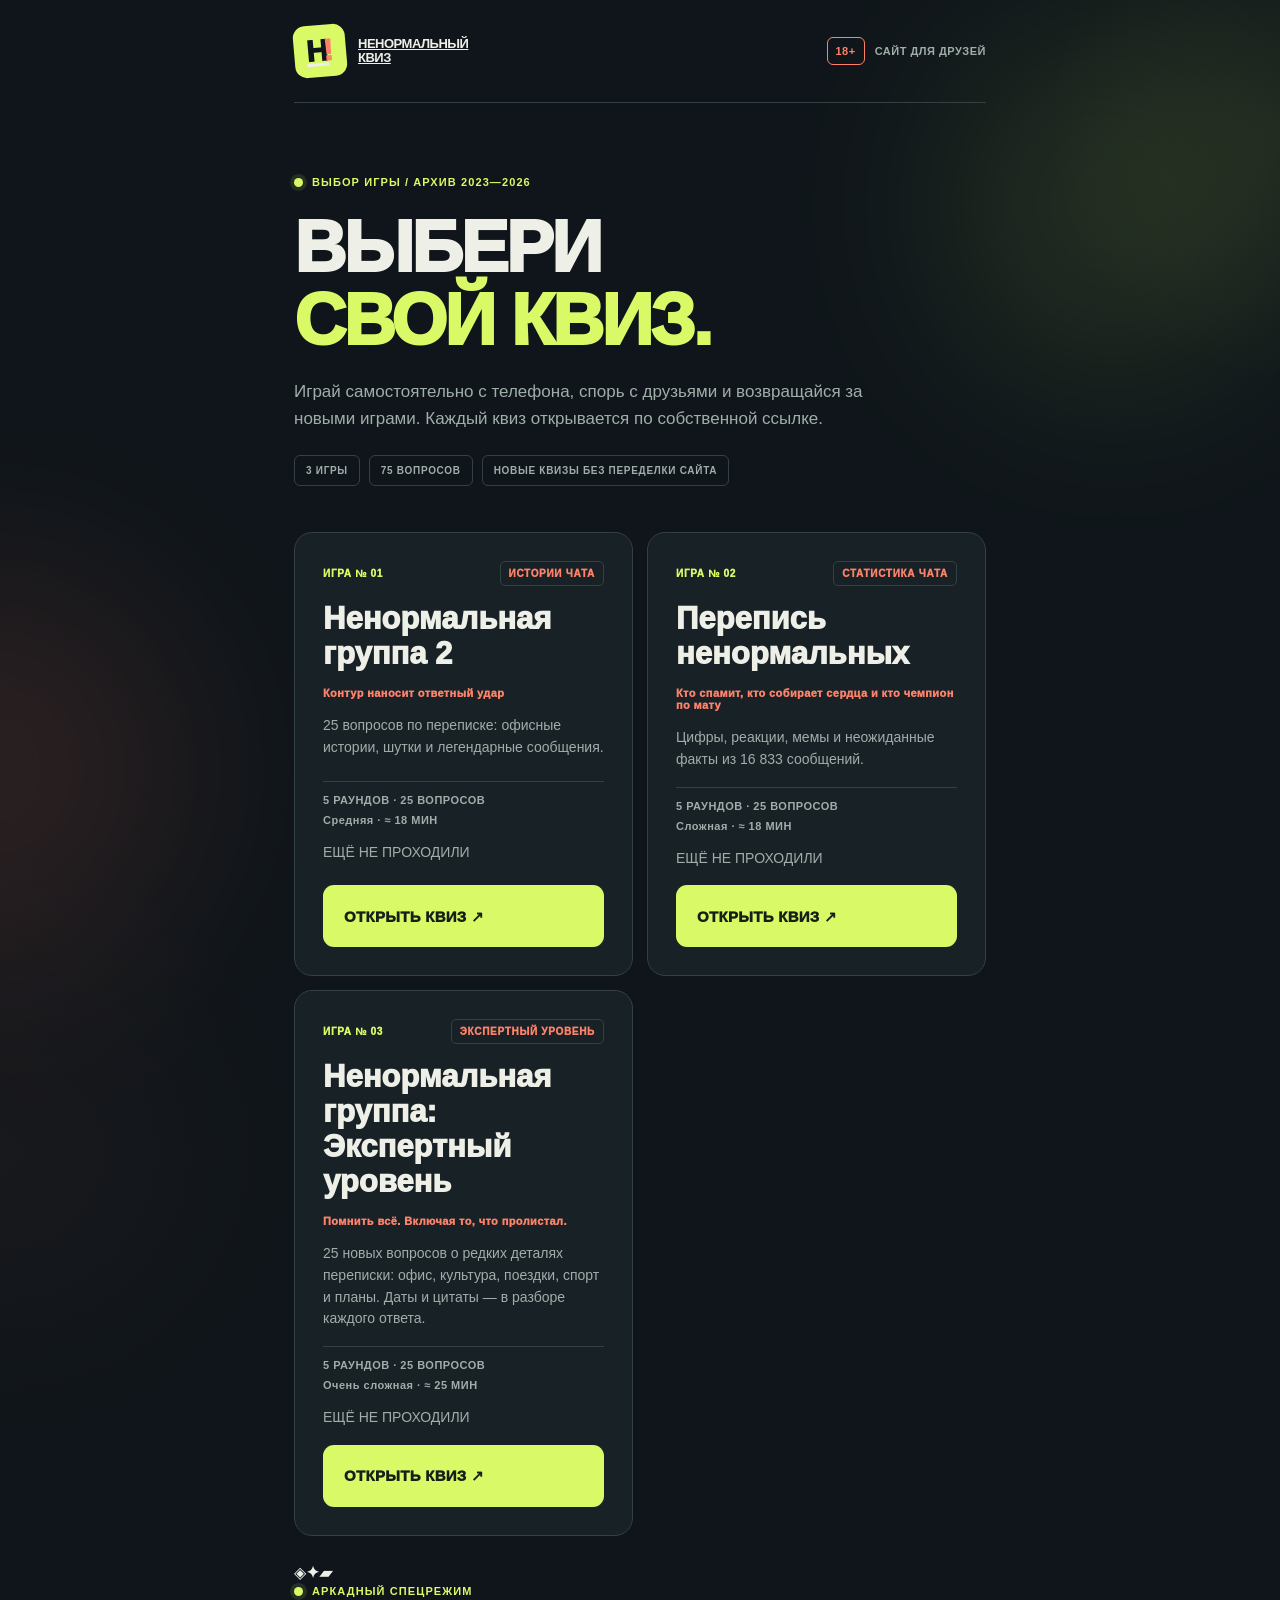
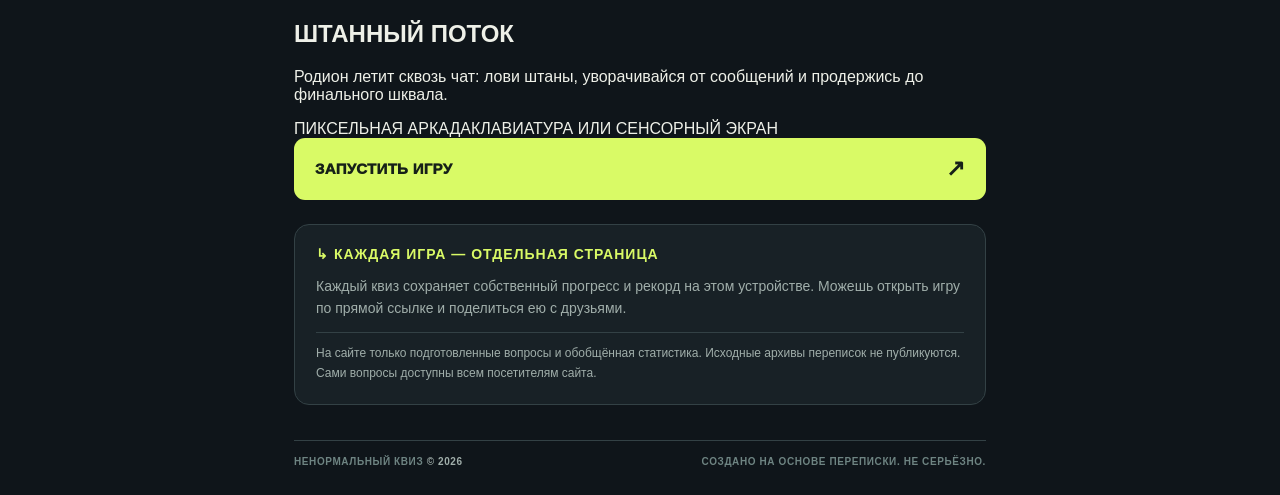
==== commit 955a328d: "Добавить аркаду Штанный поток" ====
--- a/index.html
+++ b/index.html
@@ -29,6 +29,11 @@
 <div class="library-facts"><span id="library-count">ЗАГРУЖАЕМ ИГРЫ</span><span id="library-questions">ВОПРОСОВ В КАТАЛОГЕ</span><span id="library-versions">ОБНОВЛЯЕМЫЙ КАТАЛОГ</span></div>
 </div>
 <div class="quiz-cards" id="library-cards"><p id="catalog-status">Загружаем список квизов…</p></div>
+<section aria-labelledby="arcade-title" class="arcade-feature">
+<div class="arcade-pixel-art" aria-hidden="true"><span>◈</span><b>✦</b><i>▰</i></div>
+<div class="arcade-copy"><div class="eyebrow"><span class="pulse-dot"></span> АРКАДНЫЙ СПЕЦРЕЖИМ</div><h2 id="arcade-title">ШТАННЫЙ ПОТОК</h2><p>Родион летит сквозь чат: лови штаны, уворачивайся от сообщений и продержись до финального шквала.</p><div class="arcade-facts"><span>ПИКСЕЛЬНАЯ АРКАДА</span><span>КЛАВИАТУРА ИЛИ СЕНСОРНЫЙ ЭКРАН</span></div></div>
+<a class="btn btn-primary btn-big arcade-link" href="./games/shtannyy-potok/">ЗАПУСТИТЬ ИГРУ <span aria-hidden="true">↗</span></a>
+</section>
 <div class="howto library-note"><div class="howto-title">↳ КАЖДАЯ ИГРА — ОТДЕЛЬНАЯ СТРАНИЦА</div><p>Каждый квиз сохраняет собственный прогресс и рекорд на этом устройстве. Можешь открыть игру по прямой ссылке и поделиться ею с друзьями.</p><p class="privacy-note">На сайте только подготовленные вопросы и обобщённая статистика. Исходные архивы переписок не публикуются. Сами вопросы доступны всем посетителям сайта.</p></div>
 </section>
 
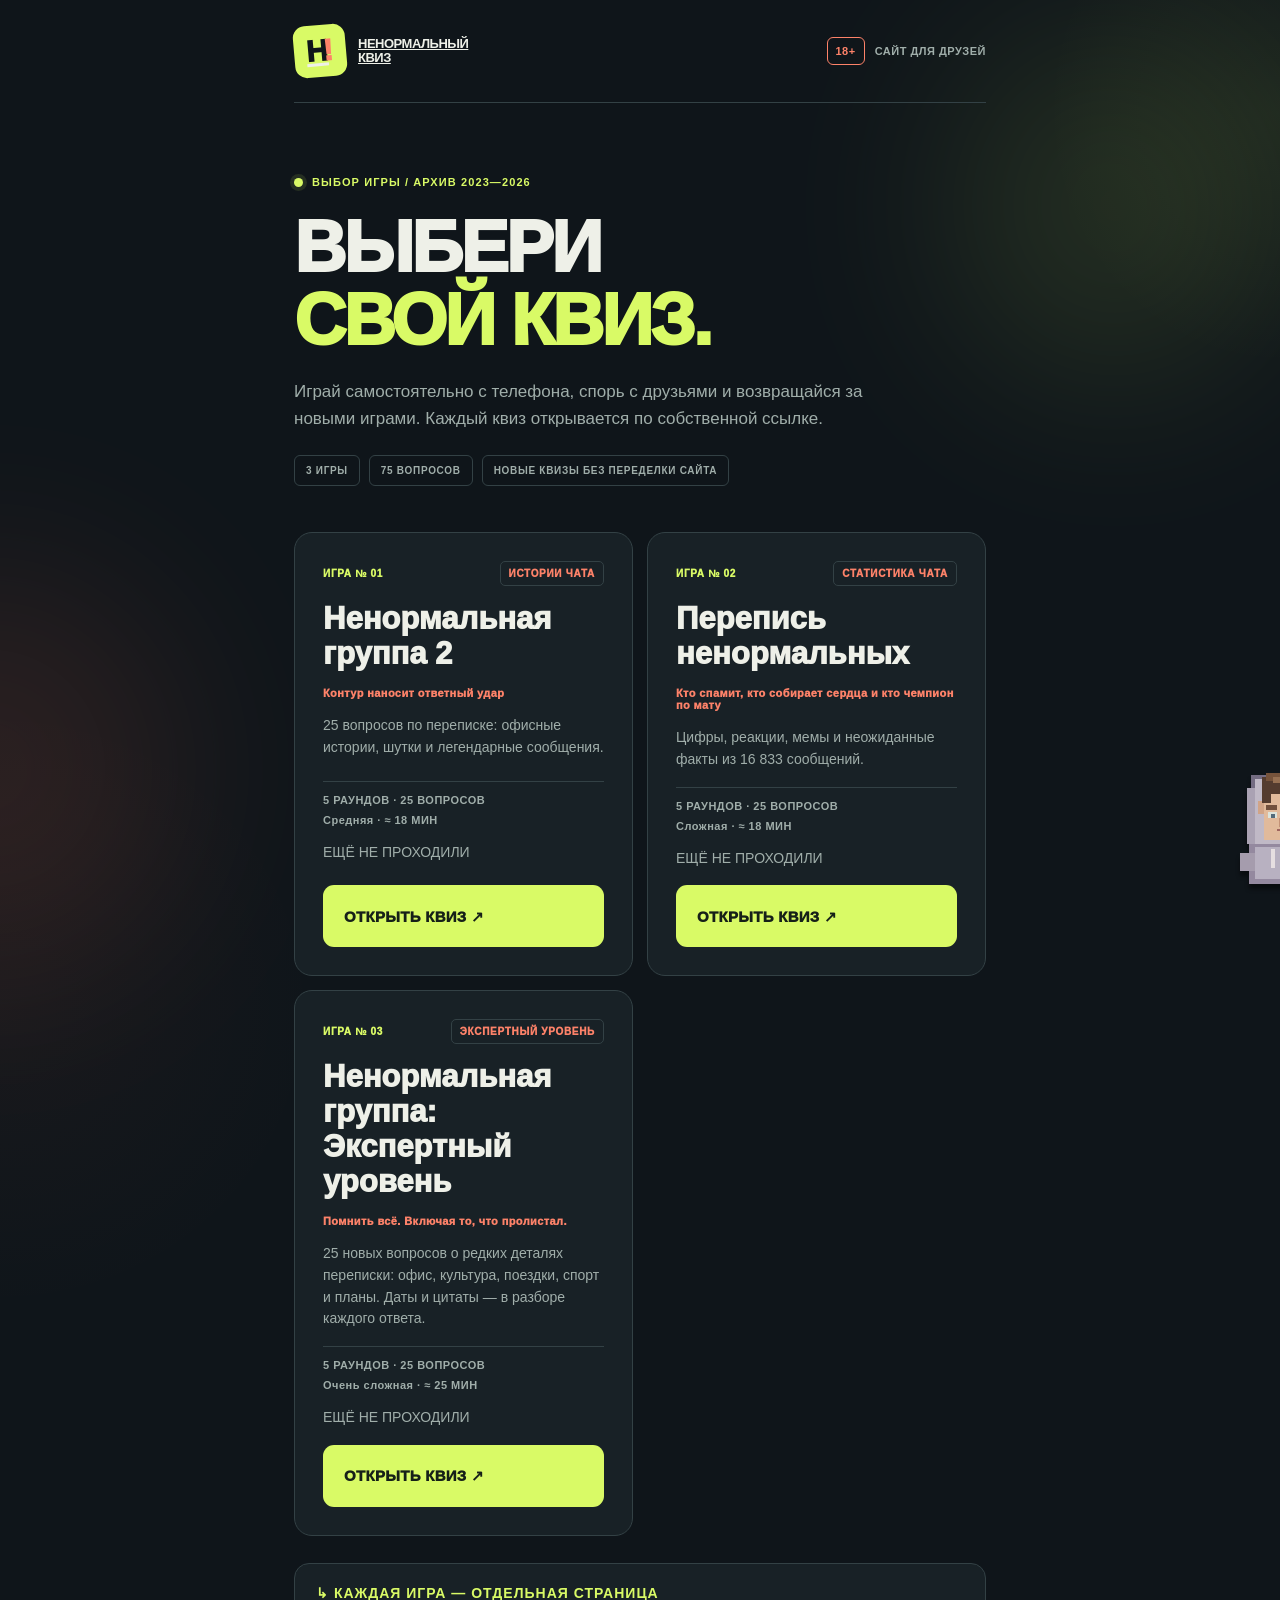
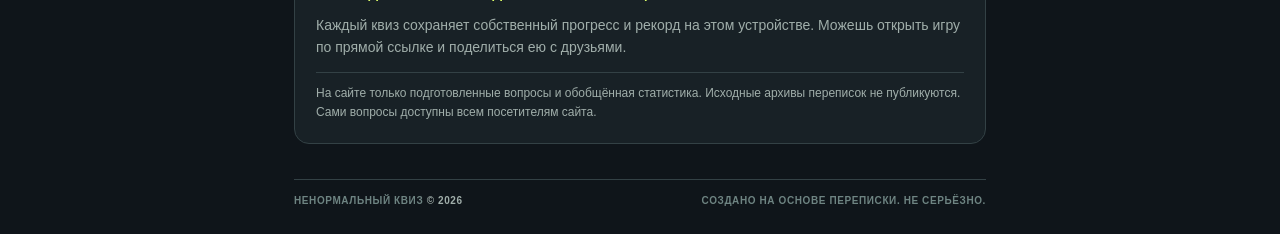
==== commit 2c405ad4: "Добавить пасхалку с игрой Штанный поток" ====
--- a/index.html
+++ b/index.html
@@ -29,11 +29,6 @@
 <div class="library-facts"><span id="library-count">ЗАГРУЖАЕМ ИГРЫ</span><span id="library-questions">ВОПРОСОВ В КАТАЛОГЕ</span><span id="library-versions">ОБНОВЛЯЕМЫЙ КАТАЛОГ</span></div>
 </div>
 <div class="quiz-cards" id="library-cards"><p id="catalog-status">Загружаем список квизов…</p></div>
-<section aria-labelledby="arcade-title" class="arcade-feature">
-<div class="arcade-pixel-art" aria-hidden="true"><span>◈</span><b>✦</b><i>▰</i></div>
-<div class="arcade-copy"><div class="eyebrow"><span class="pulse-dot"></span> АРКАДНЫЙ СПЕЦРЕЖИМ</div><h2 id="arcade-title">ШТАННЫЙ ПОТОК</h2><p>Родион летит сквозь чат: лови штаны, уворачивайся от сообщений и продержись до финального шквала.</p><div class="arcade-facts"><span>ПИКСЕЛЬНАЯ АРКАДА</span><span>КЛАВИАТУРА ИЛИ СЕНСОРНЫЙ ЭКРАН</span></div></div>
-<a class="btn btn-primary btn-big arcade-link" href="./games/shtannyy-potok/">ЗАПУСТИТЬ ИГРУ <span aria-hidden="true">↗</span></a>
-</section>
 <div class="howto library-note"><div class="howto-title">↳ КАЖДАЯ ИГРА — ОТДЕЛЬНАЯ СТРАНИЦА</div><p>Каждый квиз сохраняет собственный прогресс и рекорд на этом устройстве. Можешь открыть игру по прямой ссылке и поделиться ею с друзьями.</p><p class="privacy-note">На сайте только подготовленные вопросы и обобщённая статистика. Исходные архивы переписок не публикуются. Сами вопросы доступны всем посетителям сайта.</p></div>
 </section>
 
@@ -43,6 +38,35 @@
 </main>
 <footer class="footer"><div>НЕНОРМАЛЬНЫЙ КВИЗ <span>© 2026</span></div><div>СОЗДАНО НА ОСНОВЕ ПЕРЕПИСКИ. НЕ СЕРЬЁЗНО.</div></footer>
 </div>
+<a class="rodion-easter-egg" href="./games/shtannyy-potok/" aria-label="Открыть игру «Штанный поток»" title="Нашёл! Погнали в полёт">
+<svg viewBox="0 0 48 56" role="img" aria-hidden="true" shape-rendering="crispEdges">
+<rect x="10" y="4" width="28" height="33" fill="#746c82"/>
+<rect x="8" y="10" width="32" height="26" fill="#aaa2b3"/>
+<rect x="12" y="6" width="24" height="30" fill="#c0b9c6"/>
+<rect x="16" y="9" width="16" height="25" fill="#e1ba9b"/>
+<rect x="13" y="16" width="3" height="6" fill="#d1a487"/>
+<rect x="32" y="16" width="3" height="6" fill="#d1a487"/>
+<rect x="15" y="5" width="20" height="8" fill="#543c2f"/>
+<rect x="17" y="3" width="14" height="4" fill="#76533b"/>
+<rect x="20" y="5" width="9" height="3" fill="#967052"/>
+<rect x="28" y="8" width="6" height="4" fill="#684936"/>
+<rect x="15" y="12" width="4" height="5" fill="#543c2f"/>
+<rect x="17" y="18" width="5" height="2" fill="#72503d"/>
+<rect x="26" y="18" width="5" height="2" fill="#72503d"/>
+<rect x="18" y="21" width="4" height="3" fill="#dce4dc"/>
+<rect x="27" y="21" width="4" height="3" fill="#dce4dc"/>
+<rect x="19" y="22" width="2" height="2" fill="#536b7a"/>
+<rect x="28" y="22" width="2" height="2" fill="#536b7a"/>
+<rect x="23" y="24" width="3" height="4" fill="#c39277"/>
+<rect x="22" y="29" width="6" height="1" fill="#9f655e"/>
+<rect x="9" y="36" width="30" height="18" fill="#94899f"/>
+<rect x="12" y="37" width="24" height="15" fill="#b8b1c1"/>
+<rect x="19" y="38" width="2" height="9" fill="#e6dfe1"/>
+<rect x="27" y="38" width="2" height="9" fill="#e6dfe1"/>
+<rect x="5" y="40" width="7" height="8" fill="#a59cad"/>
+<rect x="36" y="40" width="7" height="8" fill="#a59cad"/>
+</svg>
+</a>
 </body>
 </html>
 
--- a/assets/style.css
+++ b/assets/style.css
@@ -24,3 +24,12 @@
 .library-note{margin-top:24px}
 @media(min-width:630px){.quiz-cards{grid-template-columns:repeat(2,minmax(0,1fr))}}
 @media(max-width:365px){.library-intro h1{font-size:36px;letter-spacing:-1.8px}}
+
+/* Тайная кнопка аркады: Родион выглядывает из-за края каталога. */
+.rodion-easter-egg{position:fixed;z-index:20;right:-54px;bottom:12px;width:105px;height:122px;display:block;overflow:hidden;filter:drop-shadow(0 5px 2px #0007);transform:translateX(0);transition:transform .22s ease;outline-offset:-3px}
+.rodion-easter-egg svg{display:block;width:100%;height:100%;image-rendering:pixelated;transition:transform .22s ease;transform-origin:bottom right}
+.rodion-easter-egg:hover,.rodion-easter-egg:focus-visible{transform:translateX(-48px)}
+.rodion-easter-egg:focus-visible{outline:3px solid var(--acid)}
+.rodion-easter-egg:hover svg,.rodion-easter-egg:focus-visible svg{transform:scale(1.04)}
+@media(max-width:480px){.rodion-easter-egg{right:-48px;bottom:8px;width:94px;height:110px}.rodion-easter-egg:hover,.rodion-easter-egg:focus-visible{transform:translateX(-43px)}}
+@media(prefers-reduced-motion:reduce){.rodion-easter-egg,.rodion-easter-egg svg{transition:none}}
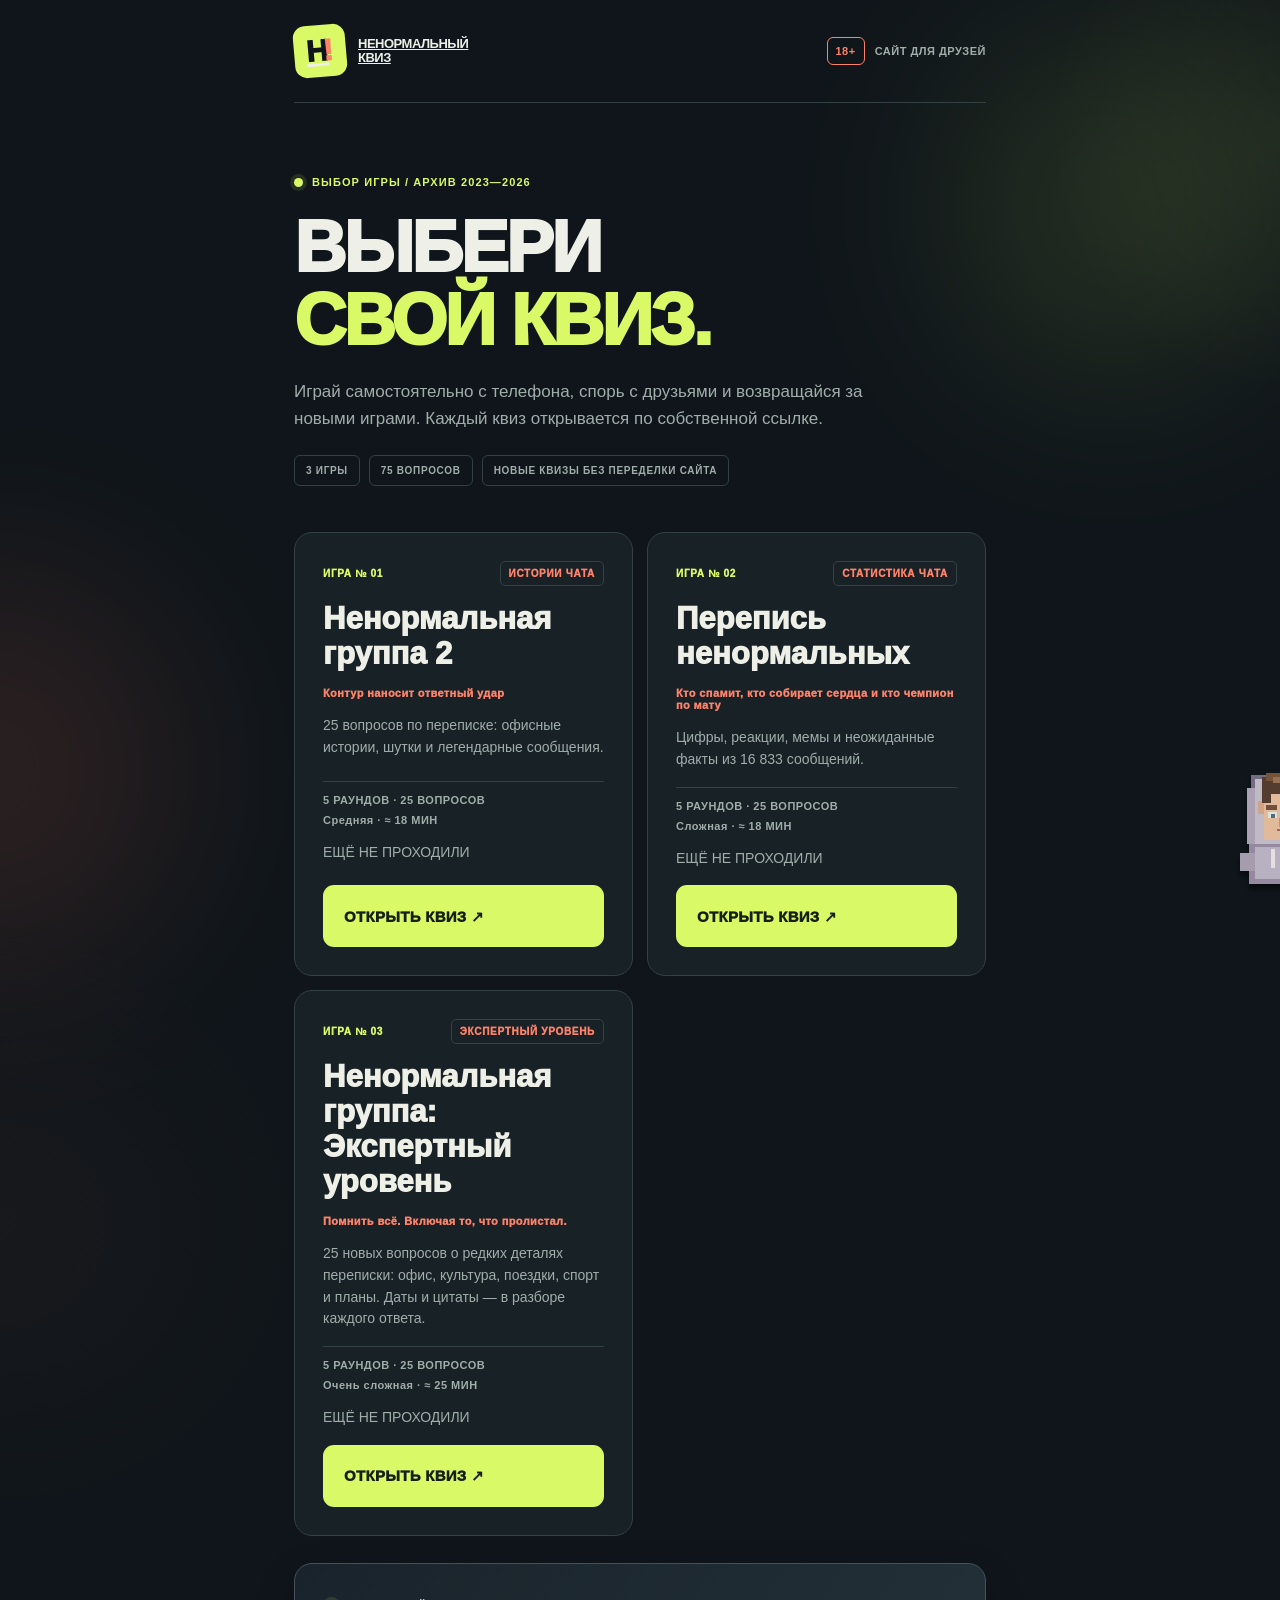
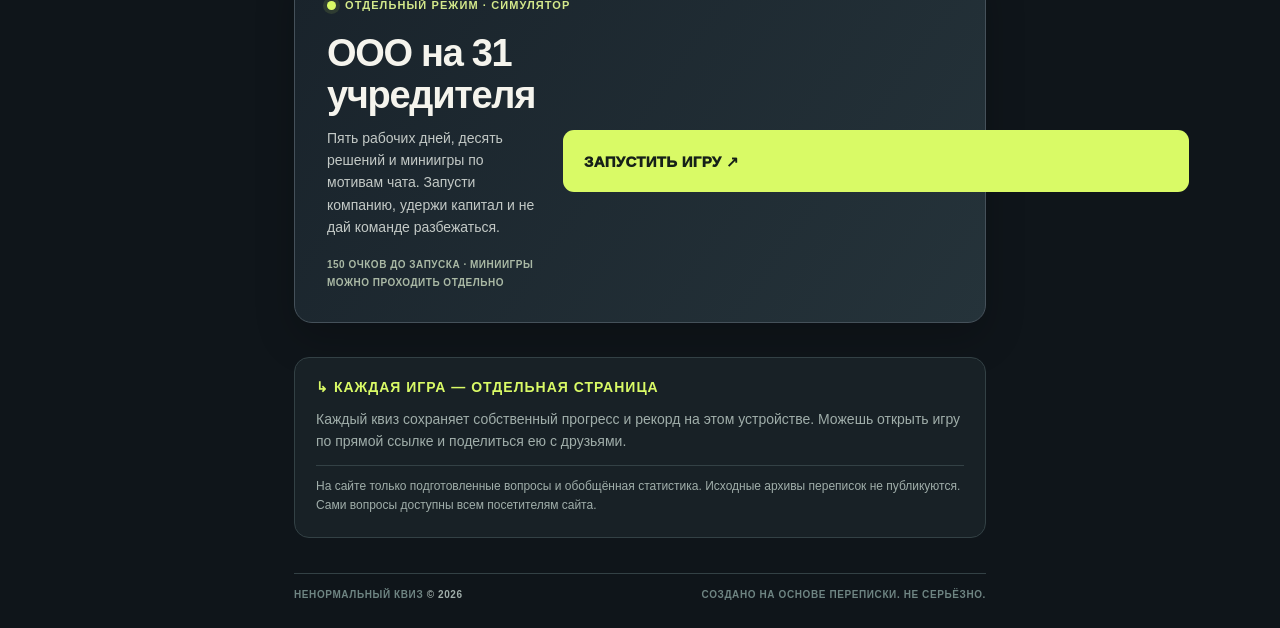
==== commit fa3dc47f: "Добавить симулятор ООО в каталог квизов" ====
--- a/index.html
+++ b/index.html
@@ -29,6 +29,13 @@
 <div class="library-facts"><span id="library-count">ЗАГРУЖАЕМ ИГРЫ</span><span id="library-questions">ВОПРОСОВ В КАТАЛОГЕ</span><span id="library-versions">ОБНОВЛЯЕМЫЙ КАТАЛОГ</span></div>
 </div>
 <div class="quiz-cards" id="library-cards"><p id="catalog-status">Загружаем список квизов…</p></div>
+<section class="simulation-promo" aria-labelledby="simulation-title">
+  <div class="eyebrow"><span class="pulse-dot"></span> ОТДЕЛЬНЫЙ РЕЖИМ · СИМУЛЯТОР</div>
+  <div class="simulation-promo-content">
+    <div><h2 id="simulation-title">ООО на 31 учредителя</h2><p>Пять рабочих дней, десять решений и миниигры по мотивам чата. Запусти компанию, удержи капитал и не дай команде разбежаться.</p><span class="simulation-promo-meta">150 ОЧКОВ ДО ЗАПУСКА · МИНИИГРЫ МОЖНО ПРОХОДИТЬ ОТДЕЛЬНО</span></div>
+    <a class="btn btn-primary btn-big" href="./games/ooo-na-31-uchreditelya/">ЗАПУСТИТЬ ИГРУ ↗</a>
+  </div>
+</section>
 <div class="howto library-note"><div class="howto-title">↳ КАЖДАЯ ИГРА — ОТДЕЛЬНАЯ СТРАНИЦА</div><p>Каждый квиз сохраняет собственный прогресс и рекорд на этом устройстве. Можешь открыть игру по прямой ссылке и поделиться ею с друзьями.</p><p class="privacy-note">На сайте только подготовленные вопросы и обобщённая статистика. Исходные архивы переписок не публикуются. Сами вопросы доступны всем посетителям сайта.</p></div>
 </section>
 
--- a/assets/style.css
+++ b/assets/style.css
@@ -33,3 +33,5 @@
 .rodion-easter-egg:hover svg,.rodion-easter-egg:focus-visible svg{transform:scale(1.04)}
 @media(max-width:480px){.rodion-easter-egg{right:-48px;bottom:8px;width:94px;height:110px}.rodion-easter-egg:hover,.rodion-easter-egg:focus-visible{transform:translateX(-43px)}}
 @media(prefers-reduced-motion:reduce){.rodion-easter-egg,.rodion-easter-egg svg{transition:none}}
+
+.simulation-promo{margin:26px 0 34px;padding:clamp(20px,4vw,32px);background:linear-gradient(125deg,#19232b,#25333a);border:1px solid #45515a;border-radius:18px;color:#f5f4ed;box-shadow:0 16px 40px #0003}.simulation-promo .eyebrow{margin:0 0 20px;color:#d4e98b}.simulation-promo-content{display:flex;align-items:center;justify-content:space-between;gap:28px}.simulation-promo h2{margin:0 0 10px;font-size:clamp(24px,4.6vw,38px);letter-spacing:-1.3px;line-height:1.1}.simulation-promo p{max-width:650px;margin:0 0 15px;color:#c3c9c6;font-size:14px;line-height:1.6}.simulation-promo-meta{color:#aab9a5;font-size:10px;font-weight:850;letter-spacing:.5px}.simulation-promo .btn{flex:none}@media(max-width:630px){.simulation-promo-content{align-items:flex-start;flex-direction:column;gap:20px}.simulation-promo .btn{width:100%}}
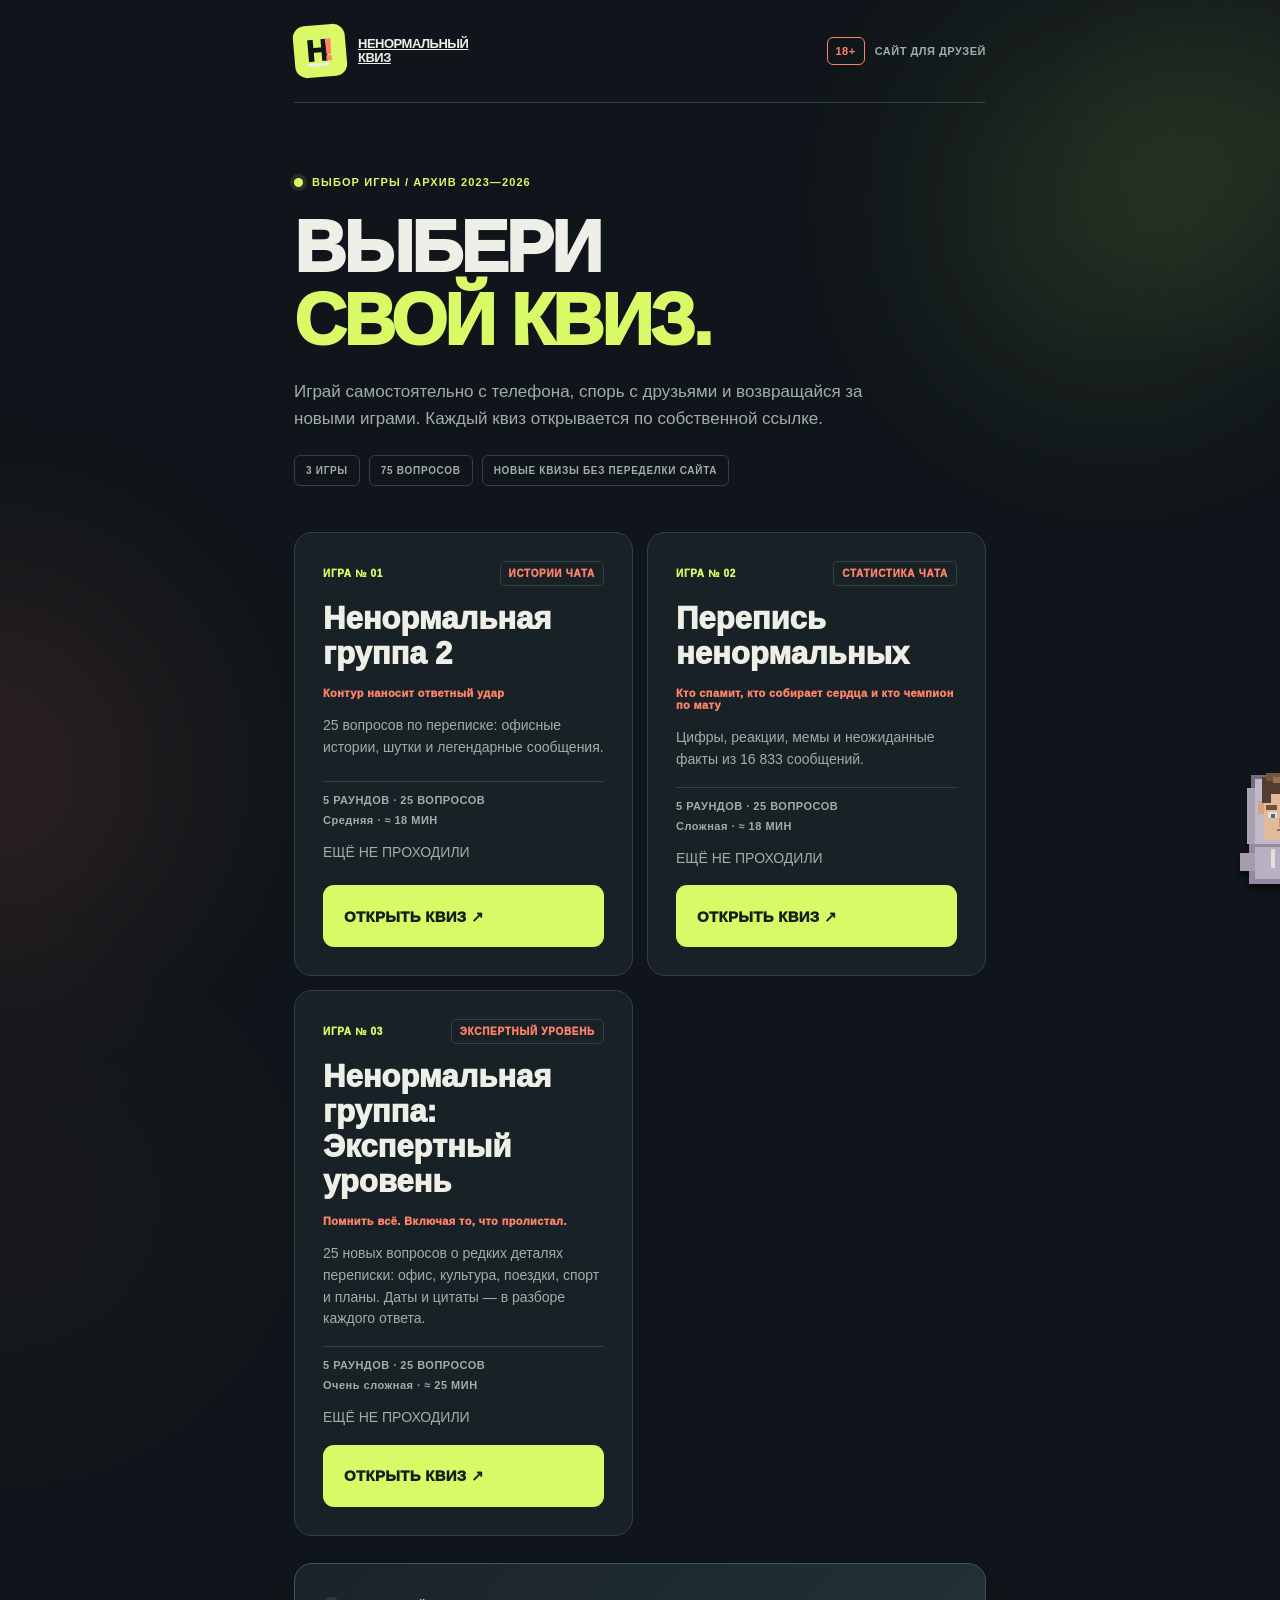
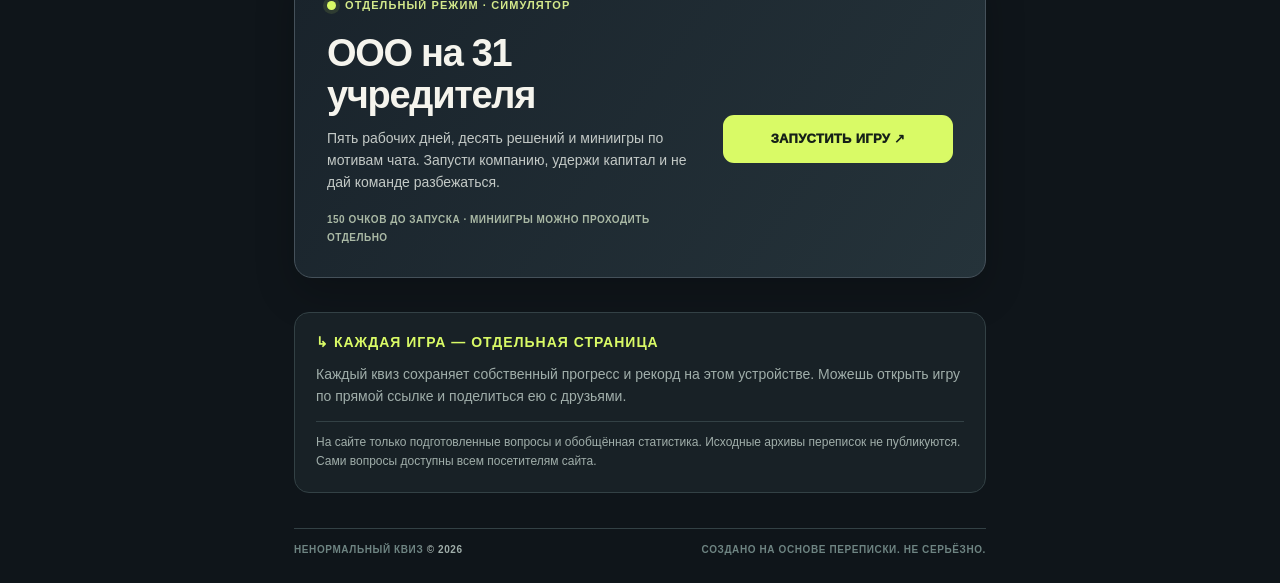
==== commit 882feacf: "Исправить размещение кнопки запуска" ====
--- a/index.html
+++ b/index.html
@@ -7,7 +7,7 @@
 <meta content="#0f151a" name="theme-color"/>
 <meta content="Каталог квизов: истории из переписки и статистика. Выбери игру и пройди её самостоятельно с телефона." name="description"/>
 <title>Ненормальный квиз — каталог игр</title>
-<link href="./assets/style.css" rel="stylesheet"/>
+<link href="./assets/style.css?v=20261013-2" rel="stylesheet"/>
 
 
 
@@ -33,7 +33,7 @@
   <div class="eyebrow"><span class="pulse-dot"></span> ОТДЕЛЬНЫЙ РЕЖИМ · СИМУЛЯТОР</div>
   <div class="simulation-promo-content">
     <div><h2 id="simulation-title">ООО на 31 учредителя</h2><p>Пять рабочих дней, десять решений и миниигры по мотивам чата. Запусти компанию, удержи капитал и не дай команде разбежаться.</p><span class="simulation-promo-meta">150 ОЧКОВ ДО ЗАПУСКА · МИНИИГРЫ МОЖНО ПРОХОДИТЬ ОТДЕЛЬНО</span></div>
-    <a class="btn btn-primary btn-big" href="./games/ooo-na-31-uchreditelya/">ЗАПУСТИТЬ ИГРУ ↗</a>
+    <a class="btn btn-primary simulation-launch-button" href="./games/ooo-na-31-uchreditelya/">ЗАПУСТИТЬ ИГРУ ↗</a>
   </div>
 </section>
 <div class="howto library-note"><div class="howto-title">↳ КАЖДАЯ ИГРА — ОТДЕЛЬНАЯ СТРАНИЦА</div><p>Каждый квиз сохраняет собственный прогресс и рекорд на этом устройстве. Можешь открыть игру по прямой ссылке и поделиться ею с друзьями.</p><p class="privacy-note">На сайте только подготовленные вопросы и обобщённая статистика. Исходные архивы переписок не публикуются. Сами вопросы доступны всем посетителям сайта.</p></div>
--- a/assets/style.css
+++ b/assets/style.css
@@ -34,4 +34,6 @@
 @media(max-width:480px){.rodion-easter-egg{right:-48px;bottom:8px;width:94px;height:110px}.rodion-easter-egg:hover,.rodion-easter-egg:focus-visible{transform:translateX(-43px)}}
 @media(prefers-reduced-motion:reduce){.rodion-easter-egg,.rodion-easter-egg svg{transition:none}}
 
-.simulation-promo{margin:26px 0 34px;padding:clamp(20px,4vw,32px);background:linear-gradient(125deg,#19232b,#25333a);border:1px solid #45515a;border-radius:18px;color:#f5f4ed;box-shadow:0 16px 40px #0003}.simulation-promo .eyebrow{margin:0 0 20px;color:#d4e98b}.simulation-promo-content{display:flex;align-items:center;justify-content:space-between;gap:28px}.simulation-promo h2{margin:0 0 10px;font-size:clamp(24px,4.6vw,38px);letter-spacing:-1.3px;line-height:1.1}.simulation-promo p{max-width:650px;margin:0 0 15px;color:#c3c9c6;font-size:14px;line-height:1.6}.simulation-promo-meta{color:#aab9a5;font-size:10px;font-weight:850;letter-spacing:.5px}.simulation-promo .btn{flex:none}@media(max-width:630px){.simulation-promo-content{align-items:flex-start;flex-direction:column;gap:20px}.simulation-promo .btn{width:100%}}
+.simulation-promo{margin:26px 0 34px;padding:clamp(20px,4vw,32px);background:linear-gradient(125deg,#19232b,#25333a);border:1px solid #45515a;border-radius:18px;color:#f5f4ed;box-shadow:0 16px 40px #0003}.simulation-promo .eyebrow{margin:0 0 20px;color:#d4e98b}.simulation-promo-content{display:grid;grid-template-columns:minmax(0,1fr) auto;align-items:center;gap:28px}.simulation-promo h2{margin:0 0 10px;font-size:clamp(24px,4.6vw,38px);letter-spacing:-1.3px;line-height:1.1}.simulation-promo p{max-width:650px;margin:0 0 15px;color:#c3c9c6;font-size:14px;line-height:1.6}.simulation-promo-meta{color:#aab9a5;font-size:10px;font-weight:850;letter-spacing:.5px}.simulation-launch-button{width:auto!important;min-width:230px;max-width:100%;flex:none;justify-self:end;white-space:nowrap}@media(max-width:630px){.simulation-promo-content{grid-template-columns:1fr;align-items:stretch;gap:20px}.simulation-launch-button{width:100%!important;justify-self:stretch;white-space:normal}}
+
+
